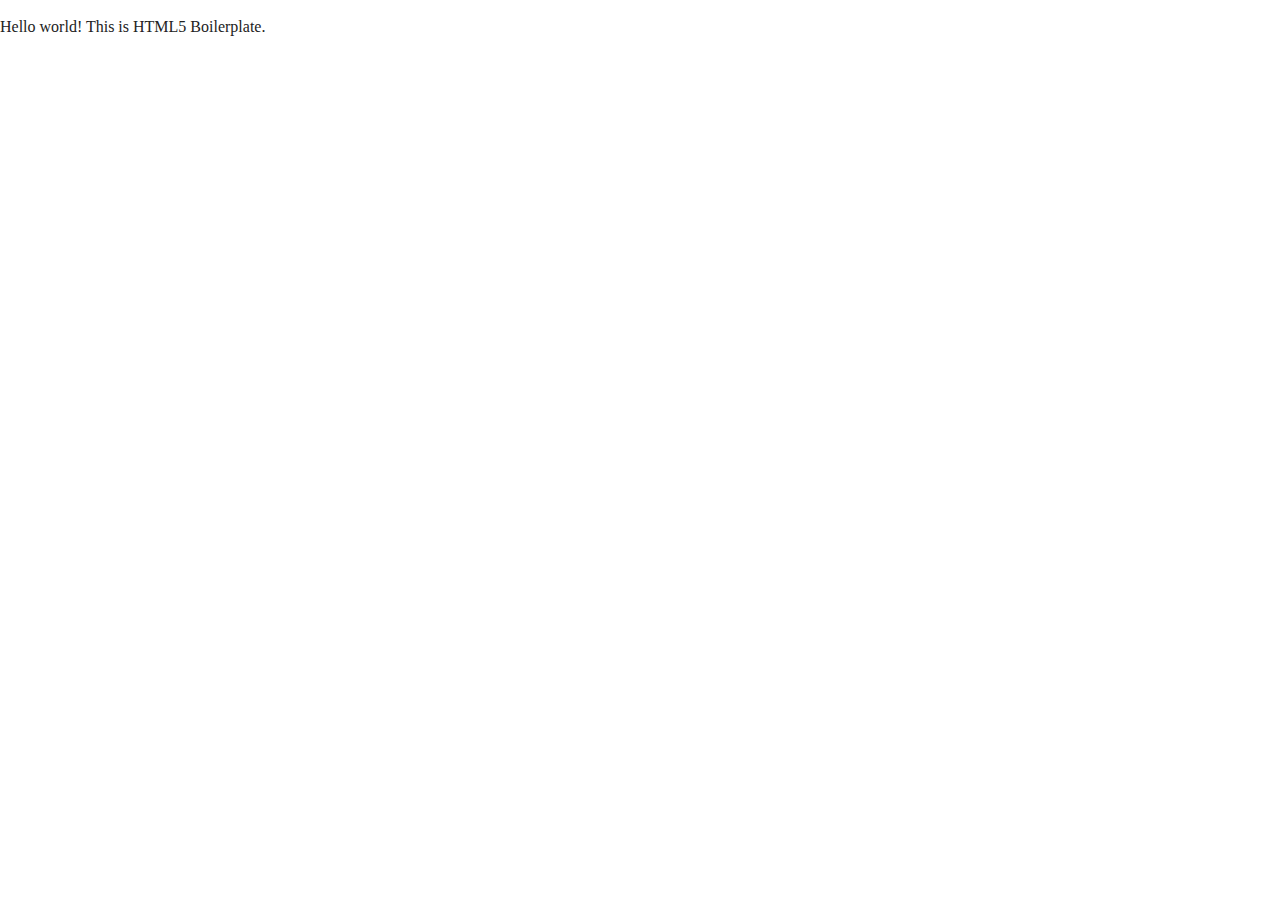
==== index.html @ d71392ec "Initial commit" ====
<!doctype html>
<html class="no-js" lang="">

<head>
  <meta charset="utf-8">
  <title></title>
  <meta name="description" content="">
  <meta name="viewport" content="width=device-width, initial-scale=1">

  <meta property="og:title" content="">
  <meta property="og:type" content="">
  <meta property="og:url" content="">
  <meta property="og:image" content="">

  <link rel="manifest" href="site.webmanifest">
  <link rel="apple-touch-icon" href="icon.png">
  <!-- Place favicon.ico in the root directory -->

  <link rel="stylesheet" href="css/normalize.css">
  <link rel="stylesheet" href="css/main.css">

  <meta name="theme-color" content="#fafafa">
</head>

<body>

  <!-- Add your site or application content here -->
  <p>Hello world! This is HTML5 Boilerplate.</p>
  <script src="js/vendor/modernizr-3.11.2.min.js"></script>
  <script src="js/plugins.js"></script>
  <script src="js/main.js"></script>

  <!-- Google Analytics: change UA-XXXXX-Y to be your site's ID. -->
  <script>
    window.ga = function () { ga.q.push(arguments) }; ga.q = []; ga.l = +new Date;
    ga('create', 'UA-XXXXX-Y', 'auto'); ga('set', 'anonymizeIp', true); ga('set', 'transport', 'beacon'); ga('send', 'pageview')
  </script>
  <script src="https://www.google-analytics.com/analytics.js" async></script>
</body>

</html>
---- css/main.css ----
/*! HTML5 Boilerplate v8.0.0 | MIT License | https://html5boilerplate.com/ */

/* main.css 2.1.0 | MIT License | https://github.com/h5bp/main.css#readme */
/*
 * What follows is the result of much research on cross-browser styling.
 * Credit left inline and big thanks to Nicolas Gallagher, Jonathan Neal,
 * Kroc Camen, and the H5BP dev community and team.
 */

/* ==========================================================================
   Base styles: opinionated defaults
   ========================================================================== */

html {
  color: #222;
  font-size: 1em;
  line-height: 1.4;
}

/*
 * Remove text-shadow in selection highlight:
 * https://twitter.com/miketaylr/status/12228805301
 *
 * Vendor-prefixed and regular ::selection selectors cannot be combined:
 * https://stackoverflow.com/a/16982510/7133471
 *
 * Customize the background color to match your design.
 */

::-moz-selection {
  background: #b3d4fc;
  text-shadow: none;
}

::selection {
  background: #b3d4fc;
  text-shadow: none;
}

/*
 * A better looking default horizontal rule
 */

hr {
  display: block;
  height: 1px;
  border: 0;
  border-top: 1px solid #ccc;
  margin: 1em 0;
  padding: 0;
}

/*
 * Remove the gap between audio, canvas, iframes,
 * images, videos and the bottom of their containers:
 * https://github.com/h5bp/html5-boilerplate/issues/440
 */

audio,
canvas,
iframe,
img,
svg,
video {
  vertical-align: middle;
}

/*
 * Remove default fieldset styles.
 */

fieldset {
  border: 0;
  margin: 0;
  padding: 0;
}

/*
 * Allow only vertical resizing of textareas.
 */

textarea {
  resize: vertical;
}

/* ==========================================================================
   Author's custom styles
   ========================================================================== */

/* ==========================================================================
   Helper classes
   ========================================================================== */

/*
 * Hide visually and from screen readers
 */

.hidden,
[hidden] {
  display: none !important;
}

/*
 * Hide only visually, but have it available for screen readers:
 * https://snook.ca/archives/html_and_css/hiding-content-for-accessibility
 *
 * 1. For long content, line feeds are not interpreted as spaces and small width
 *    causes content to wrap 1 word per line:
 *    https://medium.com/@jessebeach/beware-smushed-off-screen-accessible-text-5952a4c2cbfe
 */

.sr-only {
  border: 0;
  clip: rect(0, 0, 0, 0);
  height: 1px;
  margin: -1px;
  overflow: hidden;
  padding: 0;
  position: absolute;
  white-space: nowrap;
  width: 1px;
  /* 1 */
}

/*
 * Extends the .sr-only class to allow the element
 * to be focusable when navigated to via the keyboard:
 * https://www.drupal.org/node/897638
 */

.sr-only.focusable:active,
.sr-only.focusable:focus {
  clip: auto;
  height: auto;
  margin: 0;
  overflow: visible;
  position: static;
  white-space: inherit;
  width: auto;
}

/*
 * Hide visually and from screen readers, but maintain layout
 */

.invisible {
  visibility: hidden;
}

/*
 * Clearfix: contain floats
 *
 * For modern browsers
 * 1. The space content is one way to avoid an Opera bug when the
 *    `contenteditable` attribute is included anywhere else in the document.
 *    Otherwise it causes space to appear at the top and bottom of elements
 *    that receive the `clearfix` class.
 * 2. The use of `table` rather than `block` is only necessary if using
 *    `:before` to contain the top-margins of child elements.
 */

.clearfix::before,
.clearfix::after {
  content: " ";
  display: table;
}

.clearfix::after {
  clear: both;
}

/* ==========================================================================
   EXAMPLE Media Queries for Responsive Design.
   These examples override the primary ('mobile first') styles.
   Modify as content requires.
   ========================================================================== */

@media only screen and (min-width: 35em) {
  /* Style adjustments for viewports that meet the condition */
}

@media print,
  (-webkit-min-device-pixel-ratio: 1.25),
  (min-resolution: 1.25dppx),
  (min-resolution: 120dpi) {
  /* Style adjustments for high resolution devices */
}

/* ==========================================================================
   Print styles.
   Inlined to avoid the additional HTTP request:
   https://www.phpied.com/delay-loading-your-print-css/
   ========================================================================== */

@media print {
  *,
  *::before,
  *::after {
    background: #fff !important;
    color: #000 !important;
    /* Black prints faster */
    box-shadow: none !important;
    text-shadow: none !important;
  }

  a,
  a:visited {
    text-decoration: underline;
  }

  a[href]::after {
    content: " (" attr(href) ")";
  }

  abbr[title]::after {
    content: " (" attr(title) ")";
  }

  /*
   * Don't show links that are fragment identifiers,
   * or use the `javascript:` pseudo protocol
   */
  a[href^="#"]::after,
  a[href^="javascript:"]::after {
    content: "";
  }

  pre {
    white-space: pre-wrap !important;
  }

  pre,
  blockquote {
    border: 1px solid #999;
    page-break-inside: avoid;
  }

  /*
   * Printing Tables:
   * https://web.archive.org/web/20180815150934/http://css-discuss.incutio.com/wiki/Printing_Tables
   */
  thead {
    display: table-header-group;
  }

  tr,
  img {
    page-break-inside: avoid;
  }

  p,
  h2,
  h3 {
    orphans: 3;
    widows: 3;
  }

  h2,
  h3 {
    page-break-after: avoid;
  }
}
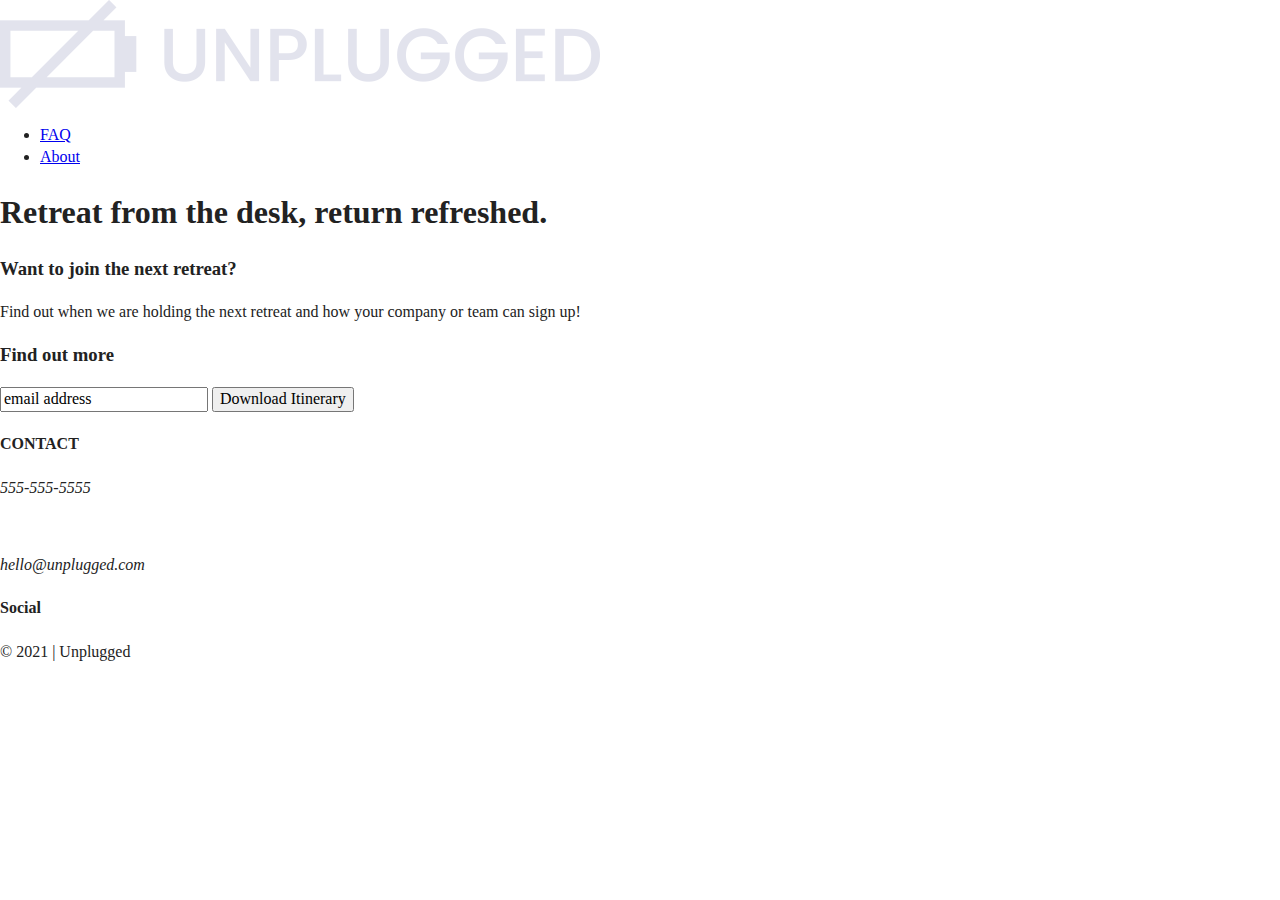
==== commit cd639080: "header and footer added" ====
--- a/index.html
+++ b/index.html
@@ -1,41 +1,100 @@
-<!doctype html>
+<!DOCTYPE html>
 <html class="no-js" lang="">
+  <head>
+    <meta charset="utf-8" />
+    <title>Unplugged Retreats</title>
+    <meta name="description" content="" />
+    <meta name="viewport" content="width=device-width, initial-scale=1" />
 
-<head>
-  <meta charset="utf-8">
-  <title></title>
-  <meta name="description" content="">
-  <meta name="viewport" content="width=device-width, initial-scale=1">
+    <meta property="og:title" content="" />
+    <meta property="og:type" content="" />
+    <meta property="og:url" content="" />
+    <meta property="og:image" content="" />
 
-  <meta property="og:title" content="">
-  <meta property="og:type" content="">
-  <meta property="og:url" content="">
-  <meta property="og:image" content="">
+    <link rel="manifest" href="site.webmanifest" />
+    <link rel="apple-touch-icon" href="icon.png" />
+    <!-- Place favicon.ico in the root directory -->
+    <link rel="icon" href="favicon.ico" />
+    <link rel="stylesheet" href="css/normalize.css" />
+    <link rel="stylesheet" href="css/main.css" />
 
-  <link rel="manifest" href="site.webmanifest">
-  <link rel="apple-touch-icon" href="icon.png">
-  <!-- Place favicon.ico in the root directory -->
+    <meta name="theme-color" content="#fafafa" />
+  </head>
 
-  <link rel="stylesheet" href="css/normalize.css">
-  <link rel="stylesheet" href="css/main.css">
+  <body>
+    <!-- Add your site or application content here -->
+    <header>
+      <div class="content-wrapper">
+        <a href="#"><img src="img/unpluggedlogo.png" alt="unplugged logo" /></a>
+        <div class="header-divider"></div>
+        <nav>
+          <ul>
+            <li><a href="faq/index.html" target="_blank">FAQ</a></li>
+            <li><a href="about/index.html" target="_blank">About</a></li>
+          </ul>
+        </nav>
+      </div>
+      <h1>Retreat from the desk, return refreshed.</h1>
+      <h2></h2>
+    </header>
+    <main>
+      <section>
+        <h3>Want to join the next retreat?</h3>
+        <p>
+          Find out when we are holding the next retreat and how your company or
+          team can sign up!
+        </p>
+      </section>
+      <aside>
+        <h3>Find out more</h3>
+        <input type="text" name="name" value="email address" />
+        <input type="button" value="Download Itinerary" />
+      </aside>
+    </main>
+    <!--MAIN WRAPPER-->
+    <footer>
+      <div class="content-wrapper">
+        <div class="footer-content">
+          <div class="contact">
+            <h4>CONTACT</h4>
+            <address>
+              <p>555-555-5555</p>
+              <br />
+              <p>hello@unplugged.com</p>
+            </address>
+          </div>
+          <div class="social"><h4>Social</h4></div>
+          <div class="social-icons">
+            <p>
+              <a href="https://www.facebook.com/yoursite" target="_blank"></a>
+            </p>
+            <!-- other social links here -->
+          </div>
+        </div>
+        <p>&copy; 2021 | Unplugged</p>
+        <!-- footer content ends -->
+      </div>
+      <!--footer content-wrapper ends-->
 
-  <meta name="theme-color" content="#fafafa">
-</head>
+      <div class="copyright"></div>
+    </footer>
 
-<body>
+    <script src="js/vendor/modernizr-3.11.2.min.js"></script>
+    <script src="js/plugins.js"></script>
+    <script src="js/main.js"></script>
 
-  <!-- Add your site or application content here -->
-  <p>Hello world! This is HTML5 Boilerplate.</p>
-  <script src="js/vendor/modernizr-3.11.2.min.js"></script>
-  <script src="js/plugins.js"></script>
-  <script src="js/main.js"></script>
-
-  <!-- Google Analytics: change UA-XXXXX-Y to be your site's ID. -->
-  <script>
-    window.ga = function () { ga.q.push(arguments) }; ga.q = []; ga.l = +new Date;
-    ga('create', 'UA-XXXXX-Y', 'auto'); ga('set', 'anonymizeIp', true); ga('set', 'transport', 'beacon'); ga('send', 'pageview')
-  </script>
-  <script src="https://www.google-analytics.com/analytics.js" async></script>
-</body>
-
+    <!-- Google Analytics: change UA-XXXXX-Y to be your site's ID. -->
+    <script>
+      window.ga = function () {
+        ga.q.push(arguments);
+      };
+      ga.q = [];
+      ga.l = +new Date();
+      ga("create", "UA-XXXXX-Y", "auto");
+      ga("set", "anonymizeIp", true);
+      ga("set", "transport", "beacon");
+      ga("send", "pageview");
+    </script>
+    <script src="https://www.google-analytics.com/analytics.js" async></script>
+  </body>
 </html>
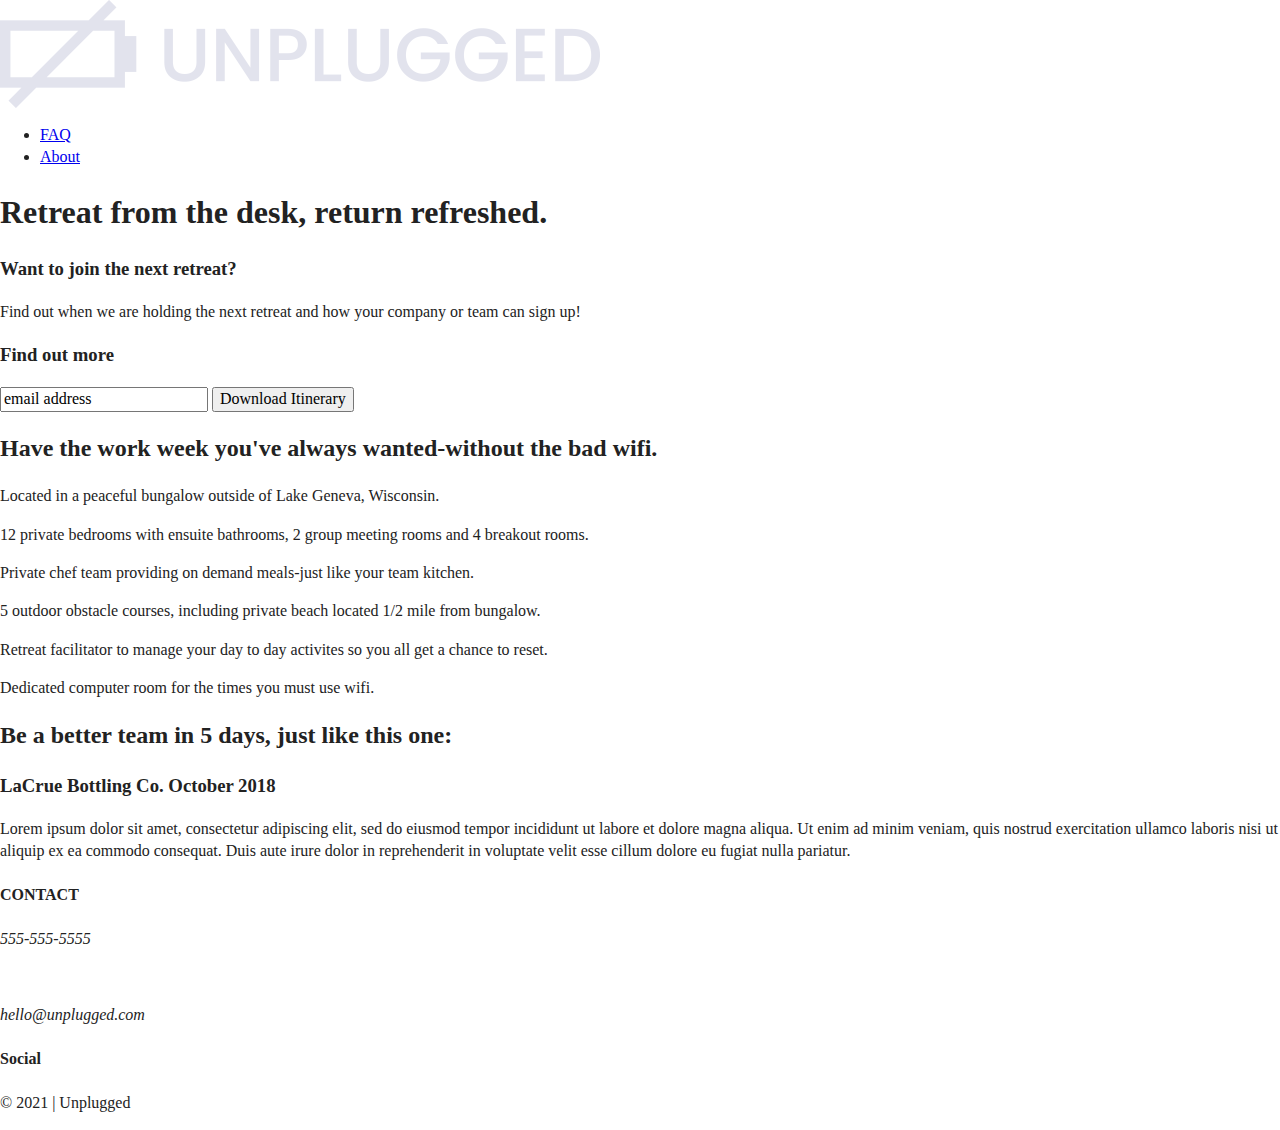
==== commit da43d90e: "finished home-page" ====
--- a/index.html
+++ b/index.html
@@ -34,10 +34,13 @@
           </ul>
         </nav>
       </div>
-      <h1>Retreat from the desk, return refreshed.</h1>
+      <div class="content-wrapper">
+        <h1>Retreat from the desk, return refreshed.</h1>
+      </div>
       <h2></h2>
     </header>
     <main>
+      <section class="hero-area"></section>
       <section>
         <h3>Want to join the next retreat?</h3>
         <p>
@@ -50,6 +53,75 @@
         <input type="text" name="name" value="email address" />
         <input type="button" value="Download Itinerary" />
       </aside>
+      <section class="features">
+        <div class="content-wrapper">
+          <!-- Add your Features content here -->
+          <div class="content-wrapper">
+            <h2>
+              Have the work week you've always wanted-without the bad wifi.
+            </h2>
+            <div class="features-items"></div>
+
+            <article>
+              <p class="font-awesomeicon"></p>
+              <p class="features-item-description">
+                Located in a peaceful bungalow outside of Lake Geneva,
+                Wisconsin.
+              </p>
+            </article>
+            <article>
+              <p class="font-awesomeicon"></p>
+              <p class="features-item-description">
+                12 private bedrooms with ensuite bathrooms, 2 group meeting
+                rooms and 4 breakout rooms.
+              </p>
+            </article>
+            <article>
+              <p class="font-awesomeicon"></p>
+              <p class="features-item-description">
+                Private chef team providing on demand meals-just like your team
+                kitchen.
+              </p>
+            </article>
+            <article>
+              <p class="font-awesomeicon"></p>
+              <p class="features-item-description">
+                5 outdoor obstacle courses, including private beach located 1/2
+                mile from bungalow.
+              </p>
+            </article>
+            <article>
+              <p class="font-awesomeicon"></p>
+              <p class="features-item-description">
+                Retreat facilitator to manage your day to day activites so you
+                all get a chance to reset.
+              </p>
+            </article>
+            <article>
+              <p class="font-awesomeicon"></p>
+              <p class="features-item-description">
+                Dedicated computer room for the times you must use wifi.
+              </p>
+            </article>
+          </div>
+        </div>
+      </section>
+      <section class="reviews">
+        <div class="content-wrapper">
+          <h2>Be a better team in 5 days, just like this one:</h2>
+          <article>
+            <h3>LaCrue Bottling Co. October 2018</h3>
+            <p>
+              Lorem ipsum dolor sit amet, consectetur adipiscing elit, sed do
+              eiusmod tempor incididunt ut labore et dolore magna aliqua. Ut
+              enim ad minim veniam, quis nostrud exercitation ullamco laboris
+              nisi ut aliquip ex ea commodo consequat. Duis aute irure dolor in
+              reprehenderit in voluptate velit esse cillum dolore eu fugiat
+              nulla pariatur.
+            </p>
+          </article>
+        </div>
+      </section>
     </main>
     <!--MAIN WRAPPER-->
     <footer>
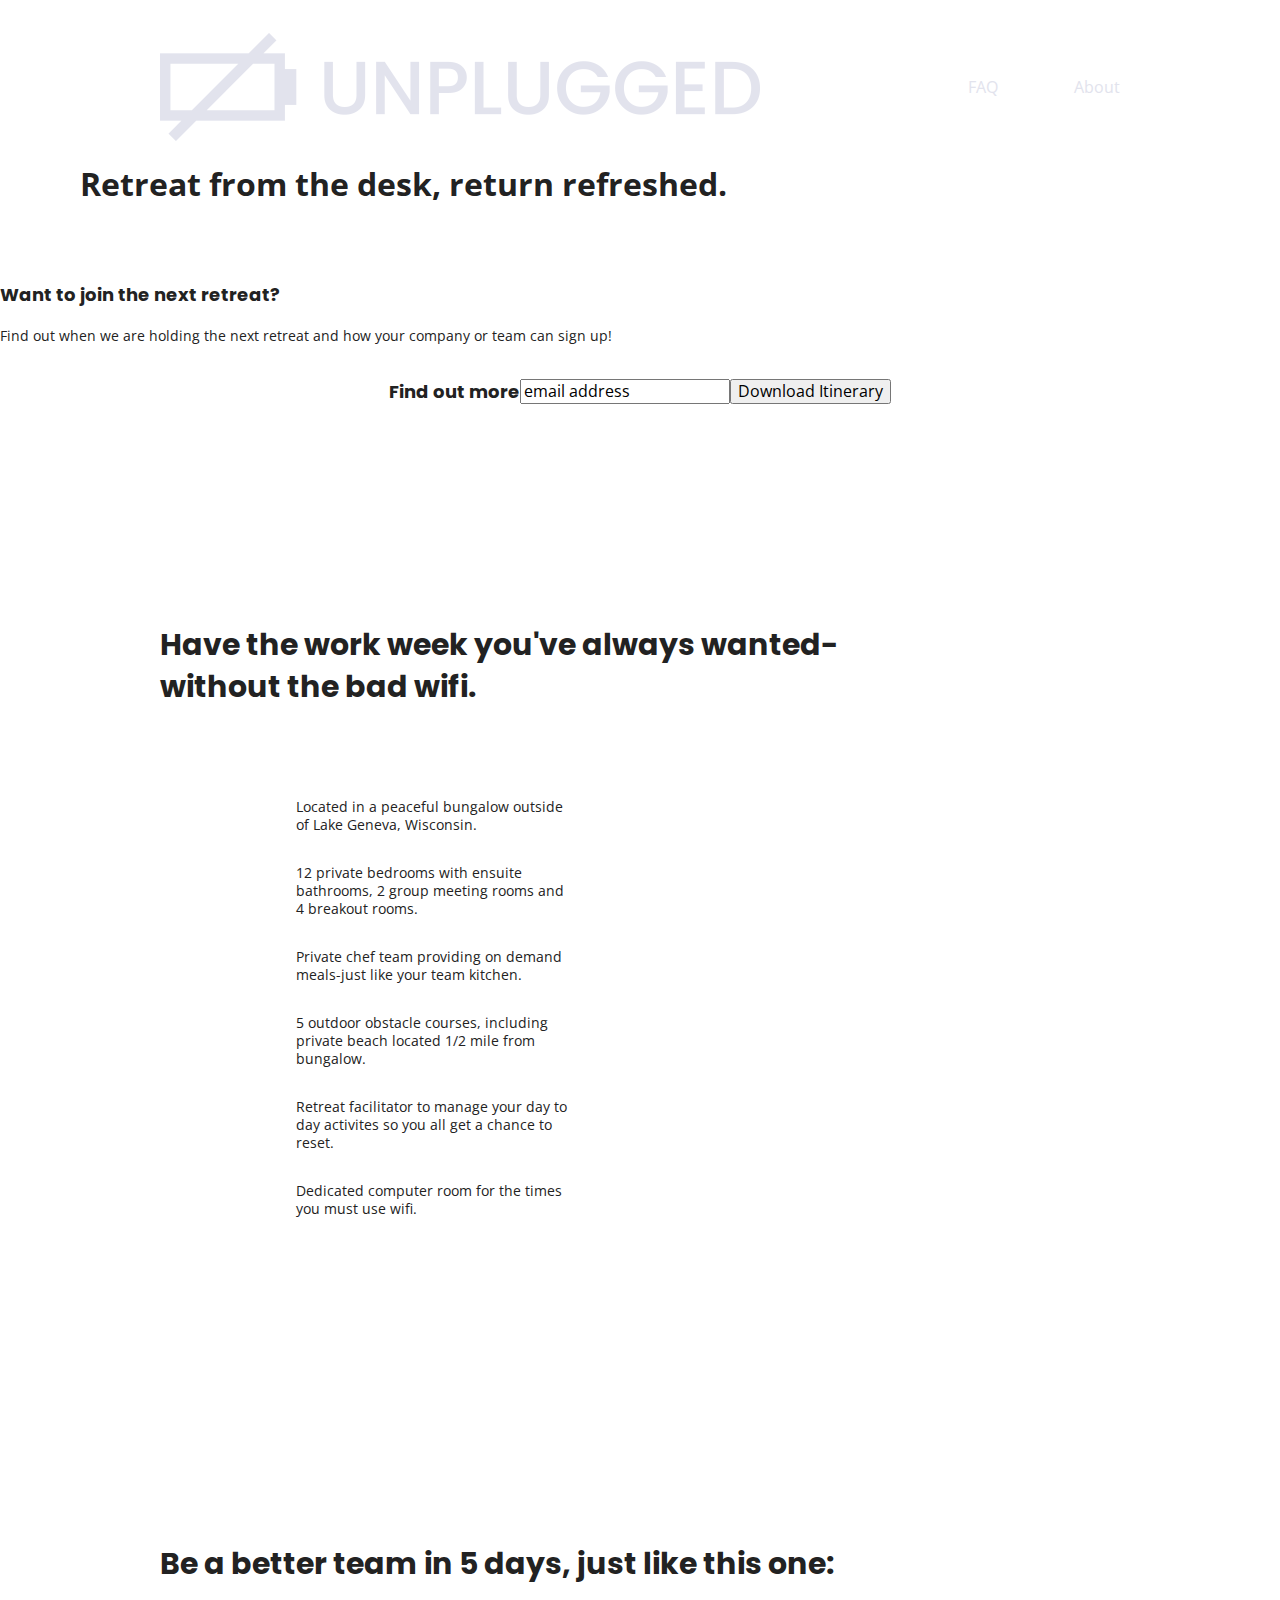
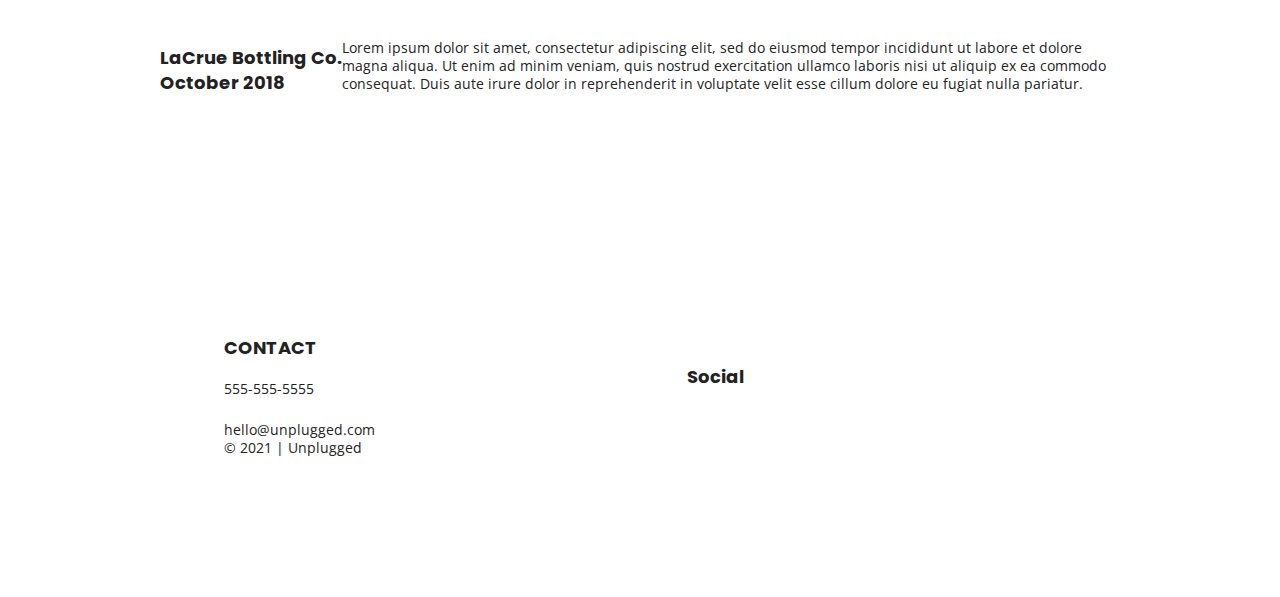
==== commit 400f30dc: "added text general styles" ====
--- a/index.html
+++ b/index.html
@@ -17,6 +17,7 @@
     <link rel="icon" href="favicon.ico" />
     <link rel="stylesheet" href="css/normalize.css" />
     <link rel="stylesheet" href="css/main.css" />
+    <link href="https://fonts.googleapis.com/css?family=Open+Sans:400,700|Poppins:500,700" rel="stylesheet">
 
     <meta name="theme-color" content="#fafafa" />
   </head>
--- a/css/main.css
+++ b/css/main.css
@@ -86,7 +86,263 @@
 /* ==========================================================================
    Author's custom styles
    ========================================================================== */
-
+/* General Styles */
+ 
+html {
+	font-size: 16px;
+}
+ 
+body {
+  font-family: "Open Sans", sans-serif;
+ font-size: 1em;
+text-align: left;
+}
+ 
+ul, 
+ol {
+ list-style-type: none;
+}
+ 
+a {
+	color: #e2e3ed;
+     text-decoration: none;
+}
+ 
+h2 {
+ font-family: "Poppins",sans-serif;
+font-size: 1.875em;
+}
+ 
+h3, 
+h4 {
+ font-family: "Poppins",sans-serif;
+font-size: 1.125em;
+margin: 20px 0;
+}
+ 
+p {
+  font-size: .875em;
+  line-height: 1.285;
+}
+ 
+img {
+ 
+}
+ 
+figure {
+ 
+}
+ 
+address {
+ font-style: normal;
+}
+ 
+.content-wrapper {
+  width: 90%;
+  margin: 50px 0;
+}
+
+   /*BASE HEADER-FOOTER STYLES*/
+header,
+footer {
+  display: flex;
+  justify-content: center;
+  align-items: center;
+  flex-flow: row wrap;
+}
+
+.content-wrapper {
+  width: 90%;
+  margin: 50px 0;
+}
+
+/* -------------------- Base Header - Footer Styles -------------------- */
+
+header,
+footer {
+  display: flex;
+  justify-content: center;
+  align-items: center;
+  flex-flow: row wrap;
+}
+
+header {
+  padding: 15px 0;
+}
+
+header .content-wrapper {
+  display: flex;
+  justify-content: center;
+  align-items: center;
+  flex-flow: row wrap;
+  margin: 0;
+}
+
+.header-divider {
+  width: 100%;
+  height: 1px;
+  margin: 10px 0 20px 0;
+}
+
+header nav {
+  display: flex;
+  justify-content: space-around;
+  align-items: center;
+  flex-flow: row wrap;
+  width: 60%;
+}
+
+header nav ul {
+  display: flex;
+  justify-content: space-around;
+  width: 100%;
+}
+
+footer {
+  flex-direction: column;
+}
+
+footer p {
+  margin: 0;
+}
+
+footer .content-wrapper {
+  width: 55%;
+  margin: 50px 0;
+}
+
+footer .contact {
+  margin-bottom: 50px;
+}
+
+footer .social-icons {
+  display: flex;
+  justify-content: space-around;
+  align-items: center;
+}
+
+footer .social-icons p {
+  display: flex;
+  justify-content: center;
+  align-items: center;
+}
+
+footer .copyright {
+  margin: 20px 0;
+}
+
+/* -------------------- Mobile Styles - Homepage -------------------- */
+
+/* Hero Area */
+
+.hero-area {
+  display: flex;
+  justify-content: center;
+  flex-flow: row wrap;
+}
+
+/* Aside */
+
+aside {
+  display: flex;
+  justify-content: center;
+  align-items: center;
+  flex-flow: row wrap;
+}
+
+/* Features */
+
+.features {
+  display: flex;
+  justify-content: center;
+  flex-flow: row wrap;
+}
+
+.features h2 {
+  margin-bottom: 60px;
+}
+
+.features article {
+  width: 63%;
+  margin: 30px 0;
+}
+
+.features .features-items {
+  display: flex;
+  justify-content: center;
+  align-items: center;
+  flex-flow: row wrap;
+}
+
+.features p {
+  margin: 0;
+}
+
+/* Reviews */
+
+.reviews {
+  display: flex;
+  justify-content: center;
+  flex-flow: row wrap;
+}
+
+.reviews h2 {
+  margin-bottom: 40px;
+}
+
+.reviews h3 {
+  width: 55%;
+  margin: 20px 0;
+}
+
+/* ==========================================================================
+   About Page
+   ========================================================================== */
+
+.mission {
+  display: flex;
+  justify-content: center;
+  align-items: center;
+  flex-flow: row wrap;
+}
+
+.contact-section {
+  display: flex;
+  justify-content: center;
+  align-items: center;
+  flex-flow: row wrap;
+}
+
+.contact-content p {
+  margin: 0;
+}
+
+/* ==========================================================================
+   FAQ Page
+   ========================================================================== */
+
+.faq {
+  display: flex;
+  justify-content: center;
+  align-items: center;
+  flex-flow: row wrap;
+}
+
+.faq .content-wrapper {
+  margin: 50px 0 0 0;
+  display: flex;
+  justify-content: center;
+  align-items: center;
+  flex-flow: row wrap;
+}
+
+.faq h2 {
+  margin-bottom: 40px;
+}
+
+.faq-content {
+  margin-bottom: 50px;
+}
 /* ==========================================================================
    Helper classes
    ========================================================================== */
@@ -174,17 +430,193 @@
    These examples override the primary ('mobile first') styles.
    Modify as content requires.
    ========================================================================== */
-
-@media only screen and (min-width: 35em) {
-  /* Style adjustments for viewports that meet the condition */
-}
-
-@media print,
-  (-webkit-min-device-pixel-ratio: 1.25),
-  (min-resolution: 1.25dppx),
-  (min-resolution: 120dpi) {
-  /* Style adjustments for high resolution devices */
-}
+   @media only screen and (min-width: 768px) {
+   /*Tablet styles here*/
+   /* General styles */
+   .content-wrapper {
+    max-width: 640px;
+    margin: 100px 0;
+  }
+
+  /* Header */
+  header {
+    justify-content: space-around;
+    padding: 33px 0;
+  }
+
+  header .content-wrapper {
+    width: 100%;
+    justify-content: space-between;
+  }
+
+  header nav {
+    width: 20%;
+  }
+
+  header nav ul {
+    justify-content: space-between;
+  }
+
+  .header-divider {
+    display: none;
+  }
+  /* Hero Area */
+
+  /* Aside */
+  aside .content-wrapper {
+    margin: 50px 0;
+    display: flex;
+    justify-content: space-between;
+    flex-flow: row wrap;
+  }
+
+  aside .content-wrapper .form-description,
+  aside .content-wrapper .form {
+    width: 40%;
+    margin: 0;
+  }
+
+  /* Features */
+  .features article {
+    display: flex;
+    justify-content: center;
+    align-items: center;
+    flex-flow: column wrap;
+    flex-basis: 50%;
+  }
+  
+  .features .features-item-description {
+    width: 50%;
+  }
+
+  /* Reviews */
+  .reviews article {
+    display: flex;
+    justify-content: space-between;
+  }
+
+  .reviews article div {
+    width: 49%;
+  }
+
+  /* Footer */
+  footer .content-wrapper {
+    width: 65%;
+    margin: 100px 0;
+  }
+
+  .footer-content {
+    display: flex;
+    justify-content: space-between;
+    align-items: center;
+  }
+
+  footer .contact {
+    margin-bottom: 0;
+  }
+
+  footer .copyright {
+    width: 100%;
+  }
+
+  /* ==========================================================================
+   About Page
+   ========================================================================== */
+
+  .mission-content {
+    display: flex;
+    justify-content: space-between;
+    align-items: center;
+    padding-top: 20px
+  }
+
+  .mission-content p {
+    width: 45%;
+  }
+
+  .contact-section .content-wrapper h2 {
+    width: 80%;
+  }
+
+  .contact-content {
+    display: flex;
+    justify-content: space-between;
+    align-items: flex-start;
+  }
+
+  /* ==========================================================================
+   FAQ Page
+   ========================================================================== */
+
+  .faq .content-wrapper {
+    justify-content: space-between;
+  }
+
+  .faq-content {
+    flex-basis: 45%;
+  }
+
+  .faq h2 {
+    width: 100%;
+  }
+}
+
+   
+   @media only screen and (min-width: 1200px) {
+    /*Desktop styles here*/
+
+  .content-wrapper {
+    max-width: 960px;
+  }
+
+  /* Hero */
+  .hero-area h1 {
+    width: 60%;
+}
+
+  /* Aside */
+  aside .content-wrapper {
+    justify-content: space-around;
+  }
+
+  aside .content-wrapper .form-description,
+  aside .content-wrapper .form {
+    width: 30%;
+  }
+
+  /* Features */
+
+  .features h2 {
+    width: 90%;
+  }
+
+  .features article {
+    flex-basis: 33%;
+  }
+  
+  /* Reviews */
+  .reviews article div {
+    width: 42%;
+  }
+
+  /* ==========================================================================
+  About Page
+  ========================================================================== */
+
+  .mission h2,
+  .contact-section .content-wrapper h2 {
+      width: 95%;
+  }
+
+  /* ==========================================================================
+  FAQ Page
+  ========================================================================== */
+  .faq h2 {
+    width: 100%;
+  }
+
+}
+
 
 /* ==========================================================================
    Print styles.
@@ -260,4 +692,4 @@
     page-break-after: avoid;
   }
 }
-
+   }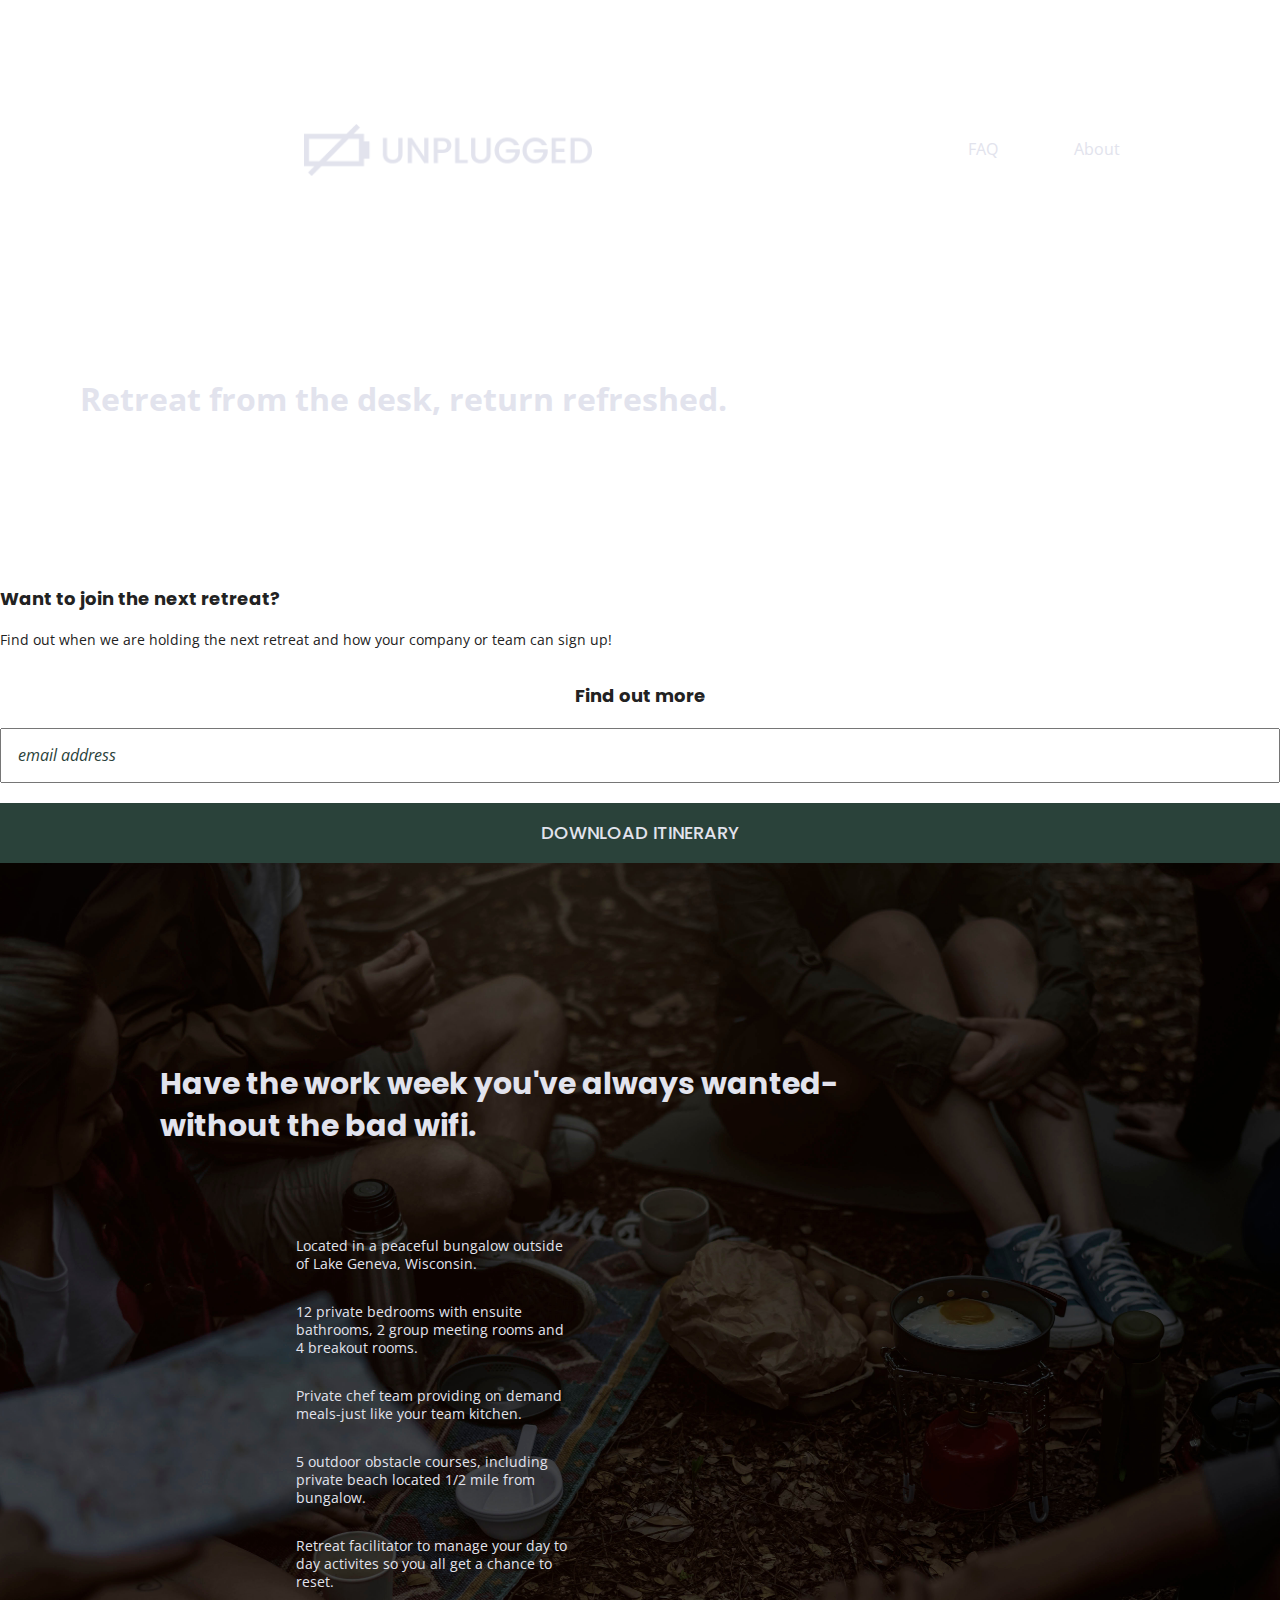
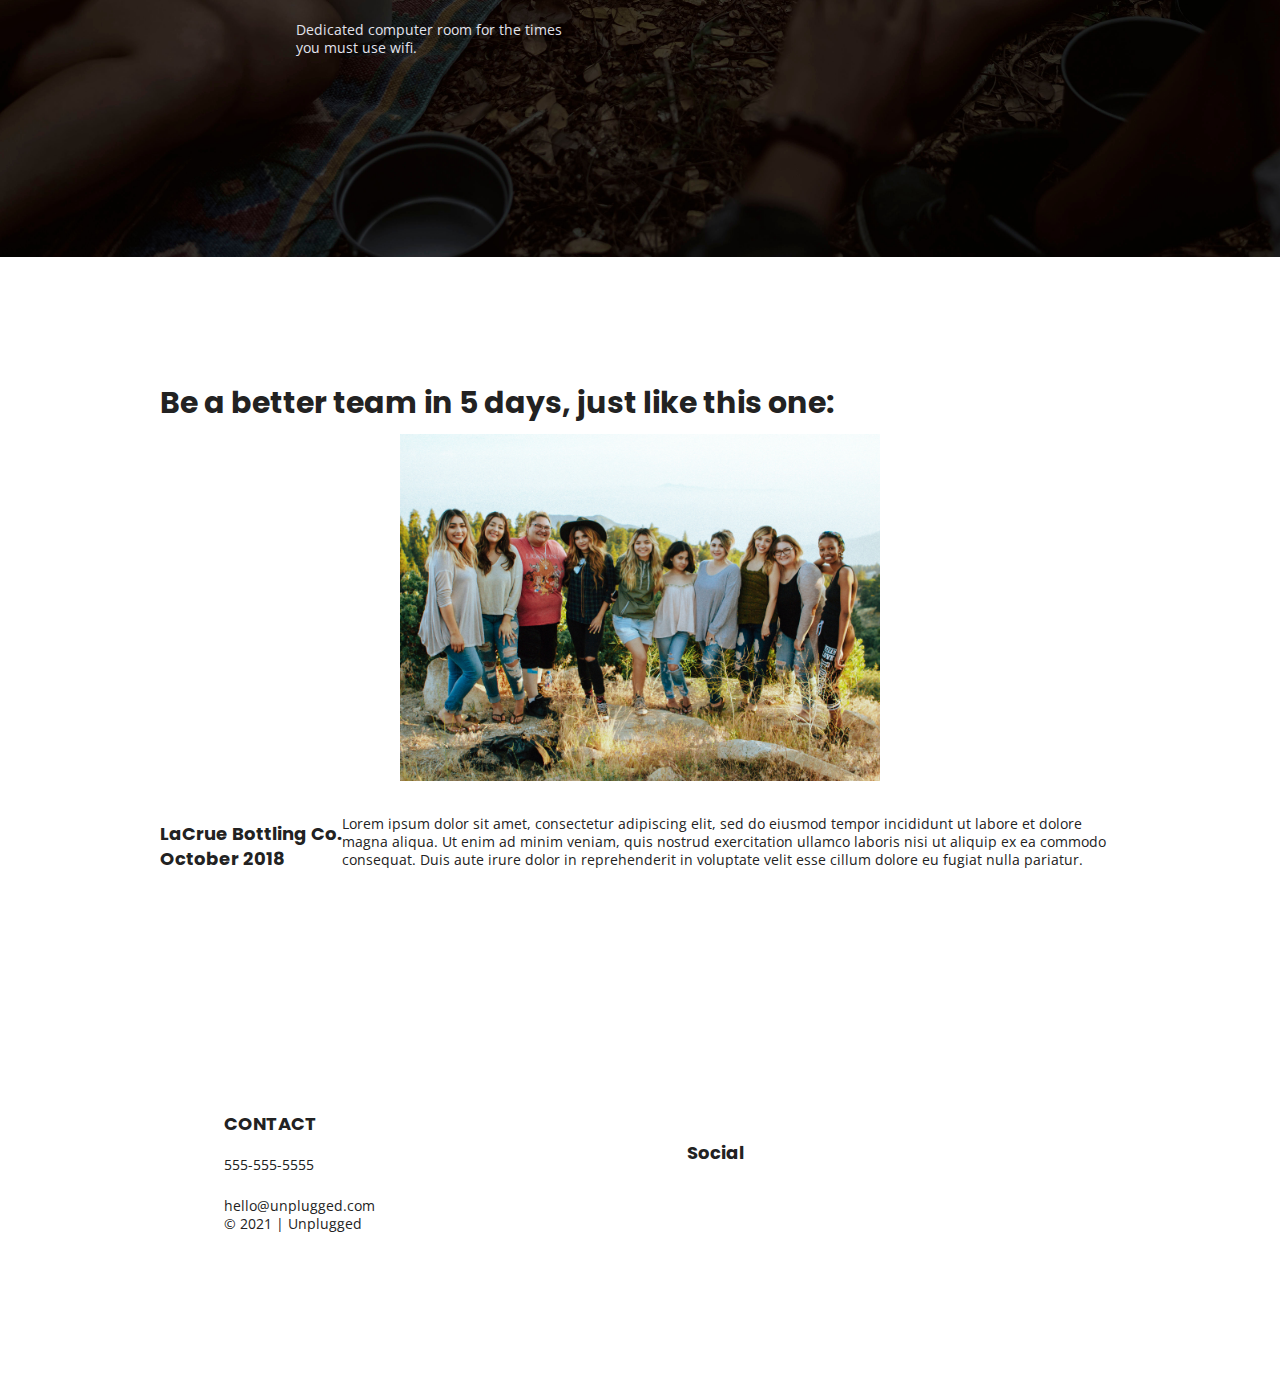
==== commit 6288afd1: "added all images to homepage" ====
--- a/index.html
+++ b/index.html
@@ -26,7 +26,8 @@
     <!-- Add your site or application content here -->
     <header>
       <div class="content-wrapper">
-        <a href="#"><img src="img/unpluggedlogo.png" alt="unplugged logo" /></a>
+        <figure>
+        <a href="#"><img src="img/unpluggedlogo2.png" alt="unplugged logo" /></a></figure>
         <div class="header-divider"></div>
         <nav>
           <ul>
@@ -110,6 +111,9 @@
       <section class="reviews">
         <div class="content-wrapper">
           <h2>Be a better team in 5 days, just like this one:</h2>
+          <figure>
+            <img src="img/omar-lopez-296944-unsplash2.jpg" alt="group photo"/>
+          </figure>
           <article>
             <h3>LaCrue Bottling Co. October 2018</h3>
             <p>
--- a/css/main.css
+++ b/css/main.css
@@ -126,11 +126,11 @@
 }
  
 img {
- 
+ width: 100%;
 }
  
 figure {
- 
+ margin: 0;
 }
  
 address {
@@ -167,10 +167,23 @@
 }
 
 header {
+  background-image: url("../img/jake-melara-30679-unsplash2.jpg");
+  background-size: cover;
+  background-position: center;
+  background-repeat: no-repeat;
+  height: 500px;
   padding: 15px 0;
 }
-
+header figure{
+width: 60%;
+    display: flex;
+    justify-content: center;
+    align-items: center;
+    flex-flow: row wrap;
+}
 header .content-wrapper {
+  color: #e2e3ed;
+  text-align: center;
   display: flex;
   justify-content: center;
   align-items: center;
@@ -253,16 +266,20 @@
 /* Features */
 
 .features {
+  background-image:url("../img/rawpixel-800820-unsplash2.jpg");
+  background-size: cover;
   display: flex;
   justify-content: center;
   flex-flow: row wrap;
 }
 
 .features h2 {
+  color: #e2e3ed;
   margin-bottom: 60px;
 }
 
 .features article {
+  color: #e2e3ed;
   width: 63%;
   margin: 30px 0;
 }
@@ -285,9 +302,14 @@
   justify-content: center;
   flex-flow: row wrap;
 }
-
+.reviews figure{
+  text-align: center;
+  display: block;
+  margin: 0 auto;
+  padding-bottom: 20px;
+}
 .reviews h2 {
-  margin-bottom: 40px;
+  margin-bottom: 10px;
 }
 
 .reviews h3 {
@@ -342,6 +364,31 @@
 
 .faq-content {
   margin-bottom: 50px;
+}
+aside .form {
+  margin-top: 30px;
+}
+ 
+input[type=text] {
+  box-sizing: border-box;
+  width: 100%;
+  color: #2a423a;
+  font-style: italic;
+  padding: 1em;
+}
+ 
+input[type=button] {
+  width: 100%;
+  padding: 20px 0;
+  margin-top: 20px;
+  background-color: #2a423a;
+  font-family: 'Poppins', Helvetica, Arial, sans-serif;
+  font-weight: 500;
+  font-size: 1.125em;
+  color: #e2e3ed;
+  border: none;
+  text-align: center;
+  text-transform: uppercase;
 }
 /* ==========================================================================
    Helper classes
@@ -437,9 +484,12 @@
     max-width: 640px;
     margin: 100px 0;
   }
-
+img{
+  width: 50%;
+}
   /* Header */
   header {
+    width: 100%;
     justify-content: space-around;
     padding: 33px 0;
   }
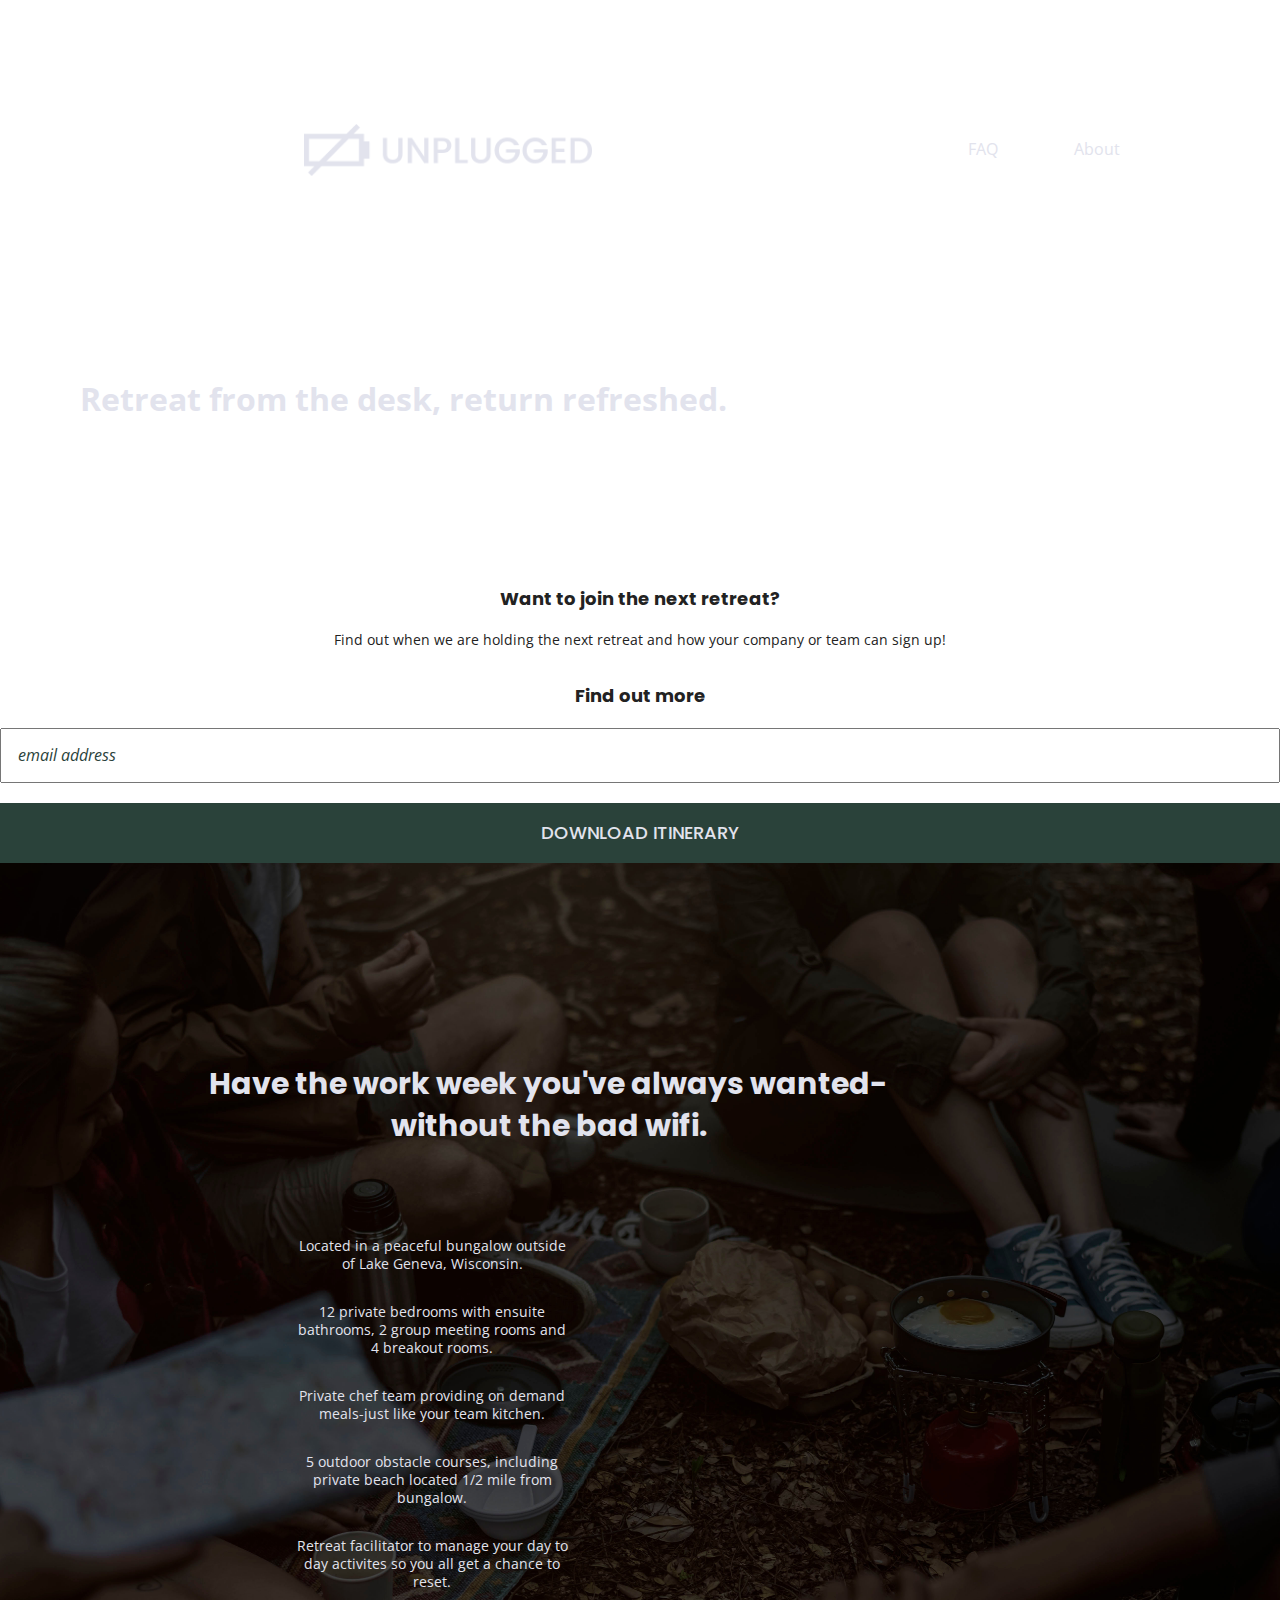
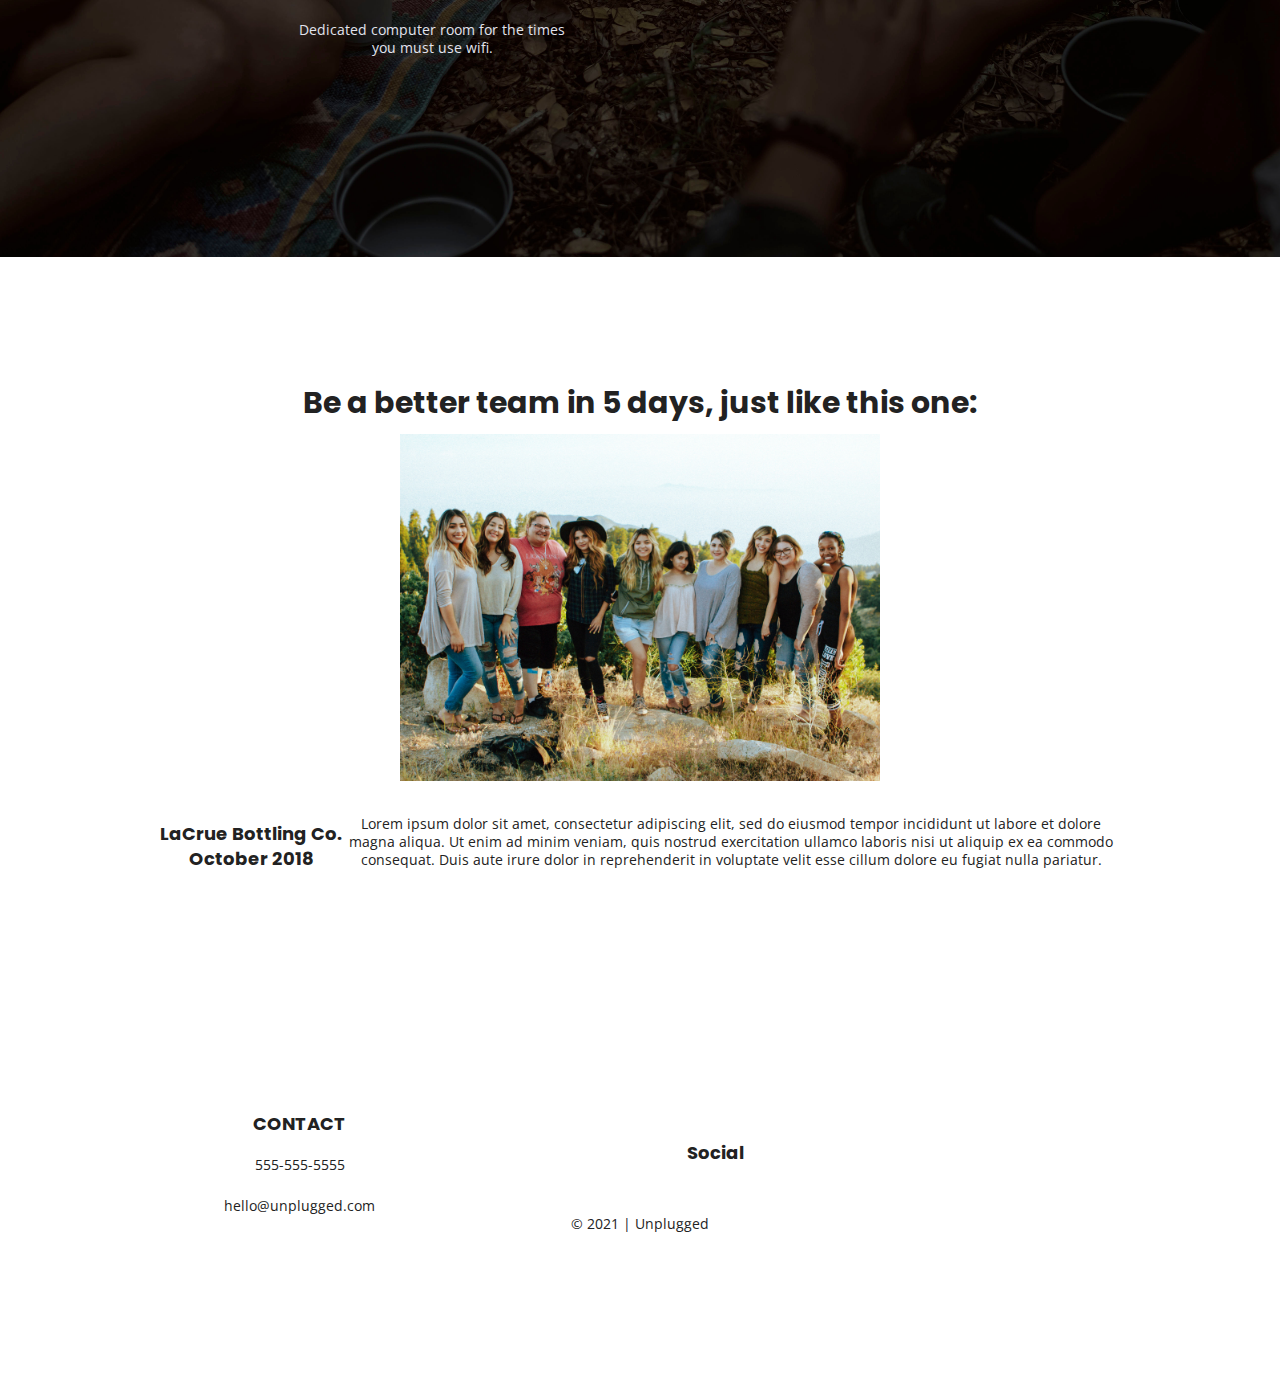
==== commit d5d8f7f6: "added font awesome icons to homepage" ====
--- a/index.html
+++ b/index.html
@@ -17,6 +17,9 @@
     <link rel="icon" href="favicon.ico" />
     <link rel="stylesheet" href="css/normalize.css" />
     <link rel="stylesheet" href="css/main.css" />
+    	
+<!-- FontAwesome CDN version 5.5 -->
+<link rel="stylesheet" href="https://use.fontawesome.com/releases/v5.5.0/css/all.css" integrity="sha384-B4dIYHKNBt8Bc12p+WXckhzcICo0wtJAoU8YZTY5qE0Id1GSseTk6S+L3BlXeVIU" crossorigin="anonymous">
     <link href="https://fonts.googleapis.com/css?family=Open+Sans:400,700|Poppins:500,700" rel="stylesheet">
 
     <meta name="theme-color" content="#fafafa" />
@@ -65,42 +68,55 @@
             <div class="features-items"></div>
 
             <article>
-              <p class="font-awesomeicon"></p>
+              <p class="font-awesomeicon">
+                <i class="fas fa-campground"></i>
+              </p>
               <p class="features-item-description">
+
                 Located in a peaceful bungalow outside of Lake Geneva,
                 Wisconsin.
               </p>
             </article>
             <article>
-              <p class="font-awesomeicon"></p>
+              <p class="font-awesomeicon">
+               <i class="fas fa-bed"></i>
+              </p>
               <p class="features-item-description">
                 12 private bedrooms with ensuite bathrooms, 2 group meeting
                 rooms and 4 breakout rooms.
               </p>
             </article>
             <article>
-              <p class="font-awesomeicon"></p>
+              <p class="font-awesomeicon">
+                <i class="fas fa-utensils"></i>
+              </p>
               <p class="features-item-description">
                 Private chef team providing on demand meals-just like your team
                 kitchen.
               </p>
             </article>
             <article>
-              <p class="font-awesomeicon"></p>
+              <p class="font-awesomeicon">
+                <i class=" fas fa-shoe-prints"></i>
+              </p>
               <p class="features-item-description">
                 5 outdoor obstacle courses, including private beach located 1/2
                 mile from bungalow.
               </p>
             </article>
             <article>
-              <p class="font-awesomeicon"></p>
+              <p class="font-awesomeicon">
+                <i class="fas fa-smile"></i>
+              </p>
               <p class="features-item-description">
                 Retreat facilitator to manage your day to day activites so you
                 all get a chance to reset.
               </p>
             </article>
             <article>
-              <p class="font-awesomeicon"></p>
+              <p class="font-awesomeicon">
+                <i class="fas fa-wifi"></i>
+              </p>
               <p class="features-item-description">
                 Dedicated computer room for the times you must use wifi.
               </p>
--- a/css/main.css
+++ b/css/main.css
@@ -101,6 +101,7 @@
 ul, 
 ol {
  list-style-type: none;
+text-align: center;
 }
  
 a {
@@ -111,6 +112,7 @@
 h2 {
  font-family: "Poppins",sans-serif;
 font-size: 1.875em;
+text-align: center;
 }
  
 h3, 
@@ -118,11 +120,13 @@
  font-family: "Poppins",sans-serif;
 font-size: 1.125em;
 margin: 20px 0;
+text-align: center;
 }
  
 p {
   font-size: .875em;
   line-height: 1.285;
+text-align: center;
 }
  
 img {
@@ -140,6 +144,7 @@
 .content-wrapper {
   width: 90%;
   margin: 50px 0;
+  text-align: center;
 }
 
    /*BASE HEADER-FOOTER STYLES*/
@@ -289,8 +294,12 @@
   justify-content: center;
   align-items: center;
   flex-flow: row wrap;
-}
-
+  text-align: center;
+}
+.features i {
+	font-size: 3.75em;
+        margin-bottom: 40px;
+}
 .features p {
   margin: 0;
 }
@@ -316,7 +325,9 @@
   width: 55%;
   margin: 20px 0;
 }
-
+article{
+  text-align: center;
+}
 /* ==========================================================================
    About Page
    ========================================================================== */
@@ -338,7 +349,21 @@
 .contact-content p {
   margin: 0;
 }
-
+.map figure {
+    width: 100%;
+    height: 0; 
+    padding-bottom: 125%; 
+    overflow: hidden;
+    position: relative;
+}
+ 
+.map iframe {
+    width: 100%;
+    height: 100%;
+    position: absolute; 
+    top: 0; 
+    left: 0; 
+}
 /* ==========================================================================
    FAQ Page
    ========================================================================== */
@@ -593,7 +618,9 @@
     justify-content: space-between;
     align-items: flex-start;
   }
-
+.embed-container { position: relative; padding-bottom: 56.25%; height: 0; overflow: hidden; max-width: 100%; } 
+.embed-container iframe, .embed-container object, .embed-container embed {
+   position: absolute; top: 0; left: 0; width: 100%; height: 100%; }
   /* ==========================================================================
    FAQ Page
    ========================================================================== */
@@ -657,7 +684,9 @@
   .contact-section .content-wrapper h2 {
       width: 95%;
   }
-
+  .embed-container { position: relative; padding-bottom: 56.25%; height: 0; overflow: hidden; max-width: 100%; } 
+  .embed-container iframe, .embed-container object, .embed-container embed {
+     position: absolute; top: 0; left: 0; width: 100%; height: 100%; }
   /* ==========================================================================
   FAQ Page
   ========================================================================== */
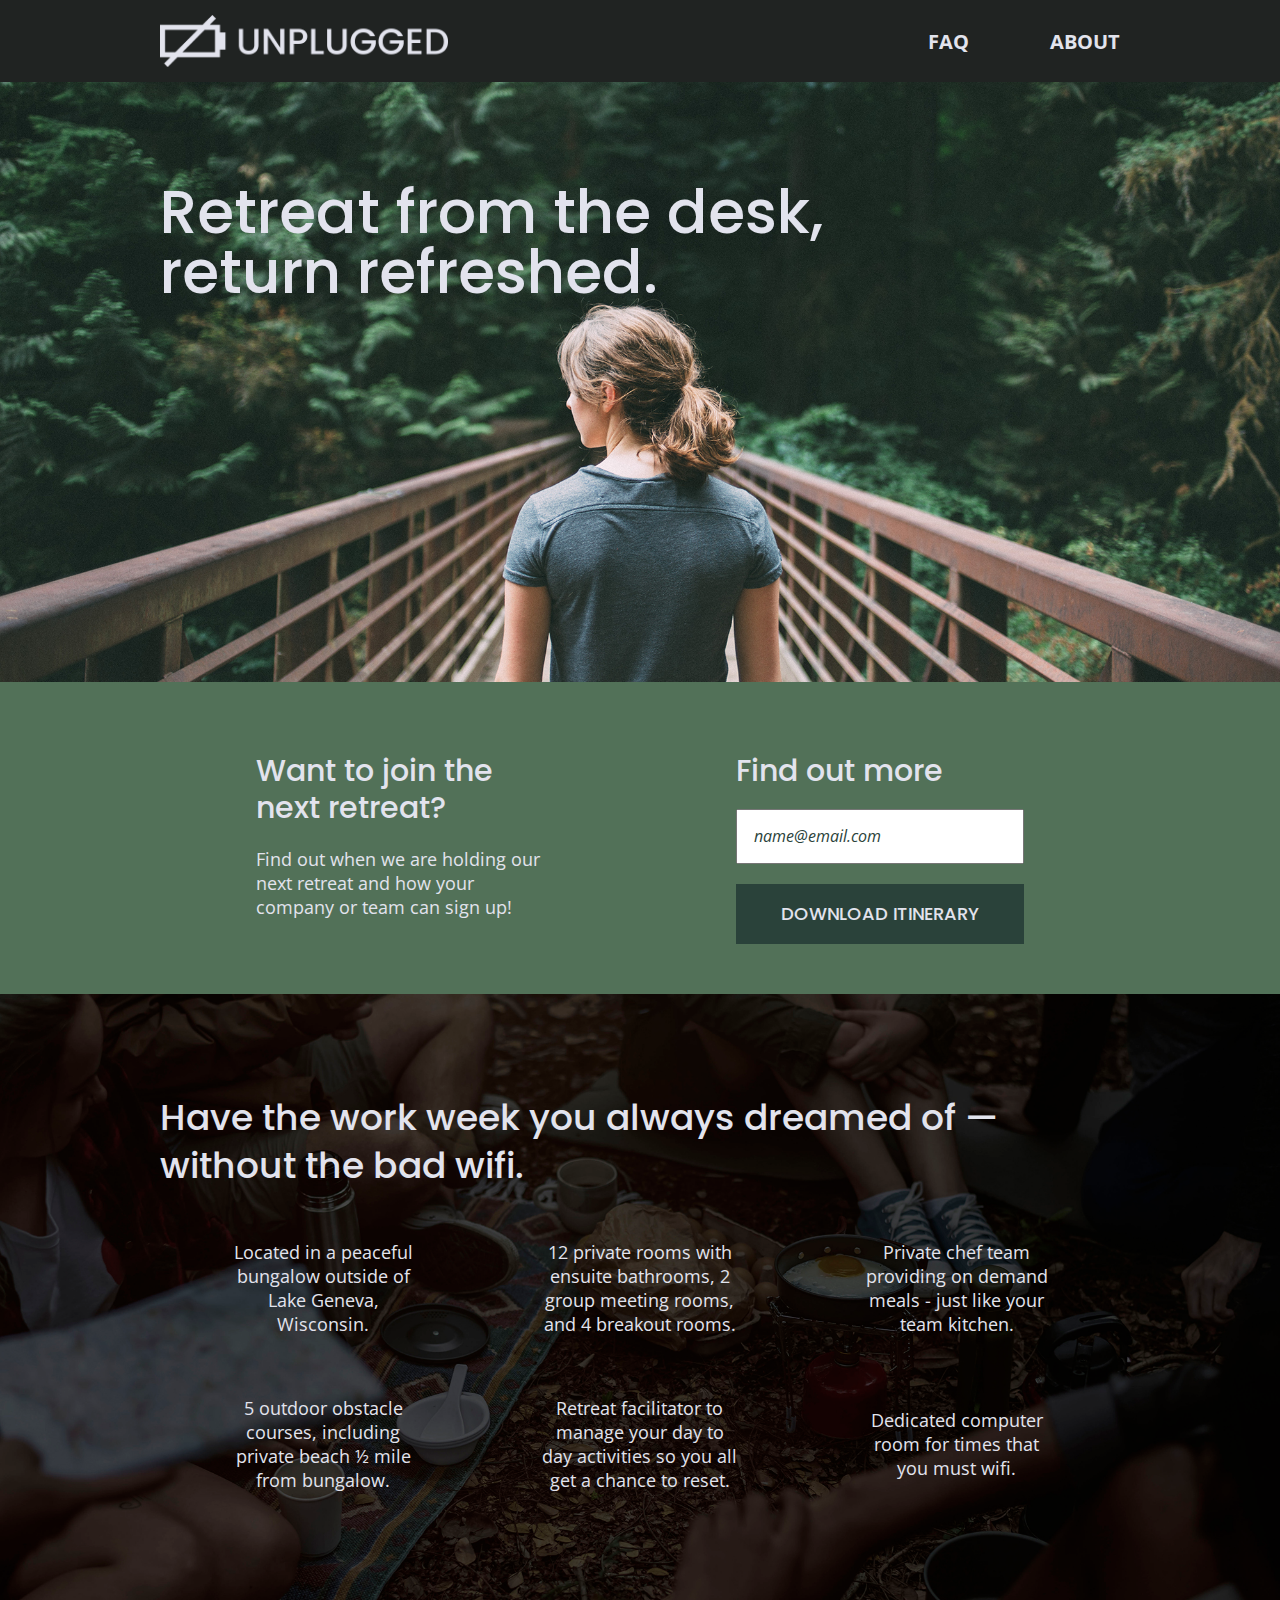
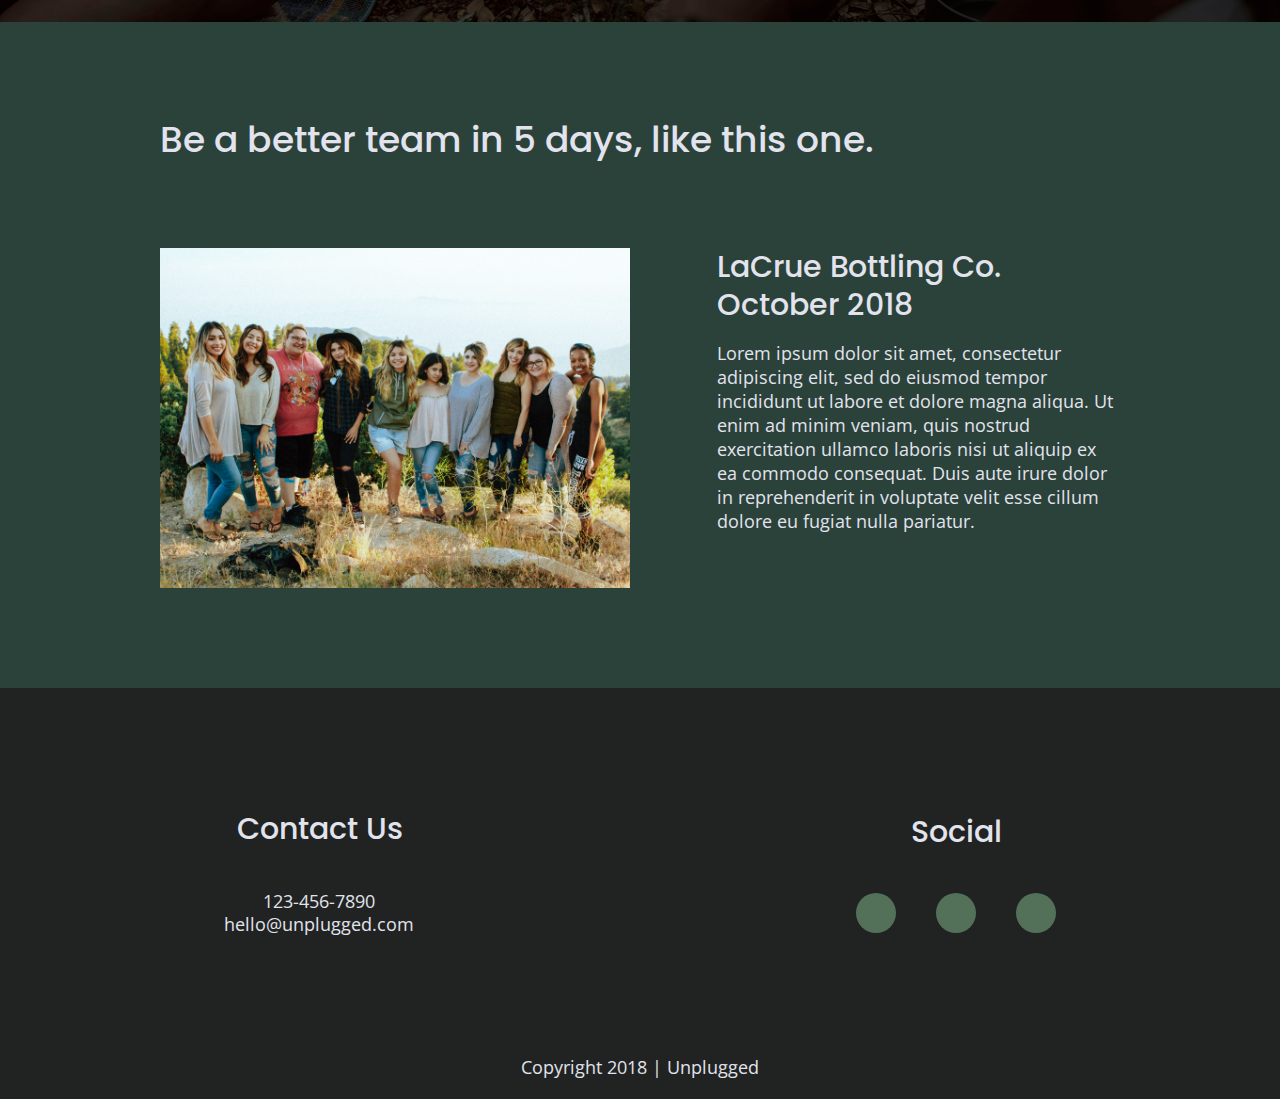
==== commit 98539655: "final push to github" ====
--- a/index.html
+++ b/index.html
@@ -1,193 +1,205 @@
-<!DOCTYPE html>
+<!doctype html>
 <html class="no-js" lang="">
-  <head>
-    <meta charset="utf-8" />
-    <title>Unplugged Retreats</title>
-    <meta name="description" content="" />
-    <meta name="viewport" content="width=device-width, initial-scale=1" />
-
-    <meta property="og:title" content="" />
-    <meta property="og:type" content="" />
-    <meta property="og:url" content="" />
-    <meta property="og:image" content="" />
-
-    <link rel="manifest" href="site.webmanifest" />
-    <link rel="apple-touch-icon" href="icon.png" />
-    <!-- Place favicon.ico in the root directory -->
-    <link rel="icon" href="favicon.ico" />
-    <link rel="stylesheet" href="css/normalize.css" />
-    <link rel="stylesheet" href="css/main.css" />
-    	
-<!-- FontAwesome CDN version 5.5 -->
-<link rel="stylesheet" href="https://use.fontawesome.com/releases/v5.5.0/css/all.css" integrity="sha384-B4dIYHKNBt8Bc12p+WXckhzcICo0wtJAoU8YZTY5qE0Id1GSseTk6S+L3BlXeVIU" crossorigin="anonymous">
-    <link href="https://fonts.googleapis.com/css?family=Open+Sans:400,700|Poppins:500,700" rel="stylesheet">
-
-    <meta name="theme-color" content="#fafafa" />
-  </head>
-
-  <body>
-    <!-- Add your site or application content here -->
-    <header>
-      <div class="content-wrapper">
-        <figure>
-        <a href="#"><img src="img/unpluggedlogo2.png" alt="unplugged logo" /></a></figure>
-        <div class="header-divider"></div>
-        <nav>
-          <ul>
-            <li><a href="faq/index.html" target="_blank">FAQ</a></li>
-            <li><a href="about/index.html" target="_blank">About</a></li>
-          </ul>
-        </nav>
-      </div>
+
+<head>
+  <meta charset="utf-8">
+  <meta http-equiv="x-ua-compatible" content="ie=edge">
+  <title>Unplugged Retreat</title>
+  <meta name="description" content="">
+  <meta name="viewport" content="width=device-width, initial-scale=1, shrink-to-fit=no">
+
+  <link rel="manifest" href="site.webmanifest">
+  <link rel="favicon" href="./img/avataaars (3).ico">
+  <!-- Place favicon.ico in the root directory -->
+  <!-- Google Fonts -->
+  <link href="https://fonts.googleapis.com/css?family=Open+Sans:400,700|Poppins:500,700" rel="stylesheet">
+  <!-- FontAwesome CDN version 5.5 -->
+  <link rel="stylesheet" href="https://use.fontawesome.com/releases/v5.5.0/css/all.css" integrity="sha384-B4dIYHKNBt8Bc12p+WXckhzcICo0wtJAoU8YZTY5qE0Id1GSseTk6S+L3BlXeVIU" crossorigin="anonymous">
+  <link rel="stylesheet" href="css/normalize.css">
+  <link rel="stylesheet" href="css/main.css">
+</head>
+
+<body>
+  <!--[if lte IE 9]>
+    <p class="browserupgrade">You are using an <strong>outdated</strong> browser. Please <a href="https://browsehappy.com/">upgrade your browser</a> to improve your experience and security.</p>
+  <![endif]-->
+
+  <!-- Add your site or application content here -->
+  <header>
+    <div class="content-wrapper">
+      <figure>
+        <a href="#">
+          <img src="img/unpluggedlogo.png" alt="unplugged logo">
+        </a>
+      </figure>
+      <div class="header-divider"></div>
+      <nav>
+        <ul>
+          <li><a href="faq/index.html" target="_blank">FAQ</a></li>
+          <li><a href="about/index.html" target="_blank">About</a></li>
+        </ul>
+      </nav>
+    </div>
+  </header>
+
+  <main>
+
+    <section class="hero-area">
       <div class="content-wrapper">
         <h1>Retreat from the desk, return refreshed.</h1>
       </div>
-      <h2></h2>
-    </header>
-    <main>
-      <section class="hero-area"></section>
-      <section>
-        <h3>Want to join the next retreat?</h3>
-        <p>
-          Find out when we are holding the next retreat and how your company or
-          team can sign up!
-        </p>
-      </section>
-      <aside>
-        <h3>Find out more</h3>
-        <input type="text" name="name" value="email address" />
-        <input type="button" value="Download Itinerary" />
-      </aside>
-      <section class="features">
-        <div class="content-wrapper">
-          <!-- Add your Features content here -->
-          <div class="content-wrapper">
-            <h2>
-              Have the work week you've always wanted-without the bad wifi.
-            </h2>
-            <div class="features-items"></div>
-
-            <article>
-              <p class="font-awesomeicon">
-                <i class="fas fa-campground"></i>
-              </p>
-              <p class="features-item-description">
-
-                Located in a peaceful bungalow outside of Lake Geneva,
-                Wisconsin.
-              </p>
-            </article>
-            <article>
-              <p class="font-awesomeicon">
-               <i class="fas fa-bed"></i>
-              </p>
-              <p class="features-item-description">
-                12 private bedrooms with ensuite bathrooms, 2 group meeting
-                rooms and 4 breakout rooms.
-              </p>
-            </article>
-            <article>
-              <p class="font-awesomeicon">
-                <i class="fas fa-utensils"></i>
-              </p>
-              <p class="features-item-description">
-                Private chef team providing on demand meals-just like your team
-                kitchen.
-              </p>
-            </article>
-            <article>
-              <p class="font-awesomeicon">
-                <i class=" fas fa-shoe-prints"></i>
-              </p>
-              <p class="features-item-description">
-                5 outdoor obstacle courses, including private beach located 1/2
-                mile from bungalow.
-              </p>
-            </article>
-            <article>
-              <p class="font-awesomeicon">
-                <i class="fas fa-smile"></i>
-              </p>
-              <p class="features-item-description">
-                Retreat facilitator to manage your day to day activites so you
-                all get a chance to reset.
-              </p>
-            </article>
-            <article>
-              <p class="font-awesomeicon">
-                <i class="fas fa-wifi"></i>
-              </p>
-              <p class="features-item-description">
-                Dedicated computer room for the times you must use wifi.
-              </p>
-            </article>
+    </section>
+
+    <aside>
+      <div class="content-wrapper">
+        <div class="form-description">
+          <h3>Want to join the next retreat?</h3>
+          <p>
+            Find out when we are holding our next retreat and how your company or team can sign up!
+          </p>
+        </div>
+        <div class="form">
+          <h3>Find out more</h3>
+          <input type="text" name="name" value="name@email.com">
+          <input type="button" value="Download Itinerary">
+        </div>
+      </div> <!-- aside content wrapper ends -->
+    </aside>
+
+    <section class="features">
+      <div class="content-wrapper">
+        <h2>Have the work week you always dreamed of — without the bad wifi.</h2>
+        <div class="features-items">
+          <article>
+            <p class="fontawesome-icon">
+              <i class="fas fa-campground"></i>
+            </p>
+            <p class="features-item-description">
+              Located in a peaceful bungalow outside of Lake Geneva, Wisconsin.
+            </p>
+          </article>
+          <article>
+            <p class="fontawesome-icon">
+              <i class="fas fa-bed"></i>
+            </p>
+            <p class="features-item-description">
+              12 private rooms with ensuite bathrooms, 2 group meeting rooms, and 4 breakout rooms.
+            </p>
+          </article>
+          <article>
+            <p class="fontawesome-icon">
+              <i class="fas fa-utensils"></i>
+            </p>
+            <p class="features-item-description">
+              Private chef team providing on demand meals - just like your team kitchen.
+            </p>
+          </article>
+          <article>
+            <p class="fontawesome-icon">
+              <i class="fas fa-shoe-prints"></i>
+            </p>
+            <p class="features-item-description">
+              5 outdoor obstacle courses, including private beach ½ mile from bungalow.
+            </p>
+          </article>
+          <article>
+            <p class="fontawesome-icon">
+              <i class="fas fa-smile"></i>
+            </p>
+            <p class="features-item-description">
+              Retreat facilitator to manage your day to day activities so you all get a chance to reset.
+            </p>
+          </article>
+          <article>
+            <p class="fontawesome-icon">
+              <i class="fas fa-wifi"></i>
+            </p>
+            <p class="features-item-description">
+              Dedicated computer room for times that you must wifi.
+            </p>
+          </article>
+        </div>
+      </div>
+    </section>
+
+    <section class="reviews">
+      <div class="content-wrapper">
+        <h2>Be a better team in 5 days, like this one.</h2>
+        <article>
+          <figure>
+              <img src="img/unplugged-retreat-lacrue.jpg" alt="Group of happy people at an outdoor retreat.">
+          </figure>
+          <div>
+            <h3>LaCrue Bottling Co. October 2018</h3>
+            <p>
+              Lorem ipsum dolor sit amet, consectetur adipiscing elit, sed do eiusmod tempor incididunt ut labore et
+              dolore magna aliqua. Ut enim ad minim veniam, quis nostrud exercitation ullamco laboris nisi ut aliquip
+              ex ea commodo consequat. Duis aute irure dolor in reprehenderit in voluptate velit esse cillum dolore eu
+              fugiat nulla pariatur.
+            </p>
           </div>
-        </div>
-      </section>
-      <section class="reviews">
-        <div class="content-wrapper">
-          <h2>Be a better team in 5 days, just like this one:</h2>
-          <figure>
-            <img src="img/omar-lopez-296944-unsplash2.jpg" alt="group photo"/>
-          </figure>
-          <article>
-            <h3>LaCrue Bottling Co. October 2018</h3>
-            <p>
-              Lorem ipsum dolor sit amet, consectetur adipiscing elit, sed do
-              eiusmod tempor incididunt ut labore et dolore magna aliqua. Ut
-              enim ad minim veniam, quis nostrud exercitation ullamco laboris
-              nisi ut aliquip ex ea commodo consequat. Duis aute irure dolor in
-              reprehenderit in voluptate velit esse cillum dolore eu fugiat
-              nulla pariatur.
-            </p>
-          </article>
-        </div>
-      </section>
-    </main>
-    <!--MAIN WRAPPER-->
-    <footer>
-      <div class="content-wrapper">
-        <div class="footer-content">
-          <div class="contact">
-            <h4>CONTACT</h4>
-            <address>
-              <p>555-555-5555</p>
-              <br />
-              <p>hello@unplugged.com</p>
-            </address>
+        </article>
+      </div>
+    </section>
+
+  </main> <!-- main wrapper -->
+
+  <footer>
+    <div class="content-wrapper">
+      <div class="footer-content">
+        <div class="contact">
+          <h4>Contact Us</h4>
+          <address>
+            <p>
+              123-456-7890<br>
+              hello@unplugged.com
+            </p>
+          </address>
+        </div>
+        <div class="social">
+          <h4>Social</h4>
+          <div class="social-icons">
+            <p>
+              <a href="https://www.facebook.com/Skillcrush/" target="_blank"><i class="fab fa-facebook-f"></i></a>
+            </p>
+            <p>
+              <a href="https://twitter.com/Skillcrush" target="_blank"><i class="fab fa-twitter"></i></a>
+            </p>
+            <p>
+              <a href="https://www.instagram.com/skillcrush/" target="_blank"><i class="fab fa-instagram"></i></a>
+            </p>
           </div>
-          <div class="social"><h4>Social</h4></div>
-          <div class="social-icons">
-            <p>
-              <a href="https://www.facebook.com/yoursite" target="_blank"></a>
-            </p>
-            <!-- other social links here -->
-          </div>
-        </div>
-        <p>&copy; 2021 | Unplugged</p>
-        <!-- footer content ends -->
-      </div>
-      <!--footer content-wrapper ends-->
-
-      <div class="copyright"></div>
-    </footer>
-
-    <script src="js/vendor/modernizr-3.11.2.min.js"></script>
-    <script src="js/plugins.js"></script>
-    <script src="js/main.js"></script>
-
-    <!-- Google Analytics: change UA-XXXXX-Y to be your site's ID. -->
-    <script>
-      window.ga = function () {
-        ga.q.push(arguments);
-      };
-      ga.q = [];
-      ga.l = +new Date();
-      ga("create", "UA-XXXXX-Y", "auto");
-      ga("set", "anonymizeIp", true);
-      ga("set", "transport", "beacon");
-      ga("send", "pageview");
-    </script>
-    <script src="https://www.google-analytics.com/analytics.js" async></script>
-  </body>
+        </div>
+      </div> <!-- footer content ends -->
+    </div>
+    <!--footer content-wrapper ends-->
+    <div class="copyright">
+      <p>Copyright 2018 | Unplugged</p>
+    </div>
+  </footer>
+
+  <script src="js/vendor/modernizr-3.6.0.min.js"></script>
+  <script src="https://code.jquery.com/jquery-3.3.1.min.js" integrity="sha256-FgpCb/KJQlLNfOu91ta32o/NMZxltwRo8QtmkMRdAu8="
+    crossorigin="anonymous"></script>
+  <script>
+    window.jQuery || document.write('<script src="js/vendor/jquery-3.3.1.min.js"><\/script>')
+
+  </script>
+  <script src="js/plugins.js"></script>
+  <script src="js/main.js"></script>
+
+  <!-- Google Analytics: change UA-XXXXX-Y to be your site's ID. -->
+  <script>
+    window.ga = function () {
+      ga.q.push(arguments)
+    };
+    ga.q = [];
+    ga.l = +new Date;
+    ga('create', 'UA-XXXXX-Y', 'auto');
+    ga('send', 'pageview')
+
+  </script>
+  <script src="https://www.google-analytics.com/analytics.js" async defer></script>
+</body>
+
 </html>
--- a/css/main.css
+++ b/css/main.css
@@ -1,6 +1,5 @@
-/*! HTML5 Boilerplate v8.0.0 | MIT License | https://html5boilerplate.com/ */
-
-/* main.css 2.1.0 | MIT License | https://github.com/h5bp/main.css#readme */
+/*! HTML5 Boilerplate v6.1.0 | MIT License | https://html5boilerplate.com/ */
+
 /*
  * What follows is the result of much research on cross-browser styling.
  * Credit left inline and big thanks to Nicolas Gallagher, Jonathan Neal,
@@ -84,8 +83,20 @@
 }
 
 /* ==========================================================================
+   Browser Upgrade Prompt
+   ========================================================================== */
+
+.browserupgrade {
+  margin: 0.2em 0;
+  background: #ccc;
+  color: #000;
+  padding: 0.2em 0;
+}
+
+/* ==========================================================================
    Author's custom styles
    ========================================================================== */
+
 /* General Styles */
  
 html {
@@ -93,40 +104,42 @@
 }
  
 body {
-  font-family: "Open Sans", sans-serif;
- font-size: 1em;
-text-align: left;
+  font-size: 1em;
+  font-family: 'Open Sans', sans-serif;
+  color: #e2e3ed;
+  text-align: left;
 }
  
 ul, 
 ol {
- list-style-type: none;
-text-align: center;
+  list-style-type: none;
+  margin: 0;
+  padding: 0;
 }
  
 a {
-	color: #e2e3ed;
-     text-decoration: none;
+  color: #e2e3ed;
+  text-decoration: none;
 }
  
 h2 {
- font-family: "Poppins",sans-serif;
-font-size: 1.875em;
-text-align: center;
+  font-family: 'Poppins', sans-serif;
+  font-weight: 500;
+  font-size: 1.875em;
+  margin: 0;
 }
  
 h3, 
 h4 {
- font-family: "Poppins",sans-serif;
-font-size: 1.125em;
-margin: 20px 0;
-text-align: center;
+  font-family: 'Poppins', sans-serif;
+  font-weight: 500;
+  font-size: 1.125em;
+  margin: 20px 0;
 }
  
 p {
   font-size: .875em;
   line-height: 1.285;
-text-align: center;
 }
  
 img {
@@ -144,79 +157,69 @@
 .content-wrapper {
   width: 90%;
   margin: 50px 0;
-  text-align: center;
-}
-
-   /*BASE HEADER-FOOTER STYLES*/
+}
+
+/* -------------------- Base Header - Footer Styles -------------------- */
+
 header,
 footer {
-  display: flex;
-  justify-content: center;
-  align-items: center;
-  flex-flow: row wrap;
-}
-
-.content-wrapper {
-  width: 90%;
-  margin: 50px 0;
-}
-
-/* -------------------- Base Header - Footer Styles -------------------- */
-
-header,
+  background-color: #202322;
+  display: flex;
+  justify-content: center;
+  align-items: center;
+  flex-flow: row wrap;
+}
+
+header {
+  padding: 15px 0;
+}
+
+header .content-wrapper {
+  margin: 0;
+  display: flex;
+  justify-content: center;
+  align-items: center;
+  flex-flow: row wrap;
+}
+
+header figure {
+  width: 60%;
+  display: flex;
+  justify-content: center;
+  align-items: center;
+  flex-flow: row wrap;
+}
+
+.header-divider {
+  background: #3a3a3a; 
+  height: 1px;
+  width: 100%;
+  margin: 10px 0 20px 0;
+}
+
+header nav {
+  width: 60%;
+  font-size: 1.125em;
+  font-weight: 700;
+  text-transform: uppercase;
+  display: flex;
+  justify-content: space-around;
+  align-items: center;
+  flex-flow: row wrap;
+}
+
+header nav ul {
+  width: 100%;
+  display: flex;
+  justify-content: space-around;
+}
+
+header nav ul li {
+  font-size: 1.125em;
+}
+
 footer {
-  display: flex;
-  justify-content: center;
-  align-items: center;
-  flex-flow: row wrap;
-}
-
-header {
-  background-image: url("../img/jake-melara-30679-unsplash2.jpg");
-  background-size: cover;
-  background-position: center;
-  background-repeat: no-repeat;
-  height: 500px;
-  padding: 15px 0;
-}
-header figure{
-width: 60%;
-    display: flex;
-    justify-content: center;
-    align-items: center;
-    flex-flow: row wrap;
-}
-header .content-wrapper {
-  color: #e2e3ed;
   text-align: center;
-  display: flex;
-  justify-content: center;
-  align-items: center;
-  flex-flow: row wrap;
-  margin: 0;
-}
-
-.header-divider {
-  width: 100%;
-  height: 1px;
-  margin: 10px 0 20px 0;
-}
-
-header nav {
-  display: flex;
-  justify-content: space-around;
-  align-items: center;
-  flex-flow: row wrap;
-  width: 60%;
-}
-
-header nav ul {
-  display: flex;
-  justify-content: space-around;
-  width: 100%;
-}
-
-footer {
   flex-direction: column;
 }
 
@@ -240,9 +243,17 @@
 }
 
 footer .social-icons p {
-  display: flex;
-  justify-content: center;
-  align-items: center;
+  background-color: #527158;
+  border-radius: 50%;
+  width: 40px;
+  height: 40px;
+  display: flex;
+  justify-content: center;
+  align-items: center;
+}
+
+footer .social-icons p i {
+  font-size: 1.3125em;
 }
 
 footer .copyright {
@@ -254,146 +265,36 @@
 /* Hero Area */
 
 .hero-area {
-  display: flex;
-  justify-content: center;
-  flex-flow: row wrap;
+  background: url(../img/unplugged-retreat.jpg);
+  background-size: cover;
+  background-position: center;
+  min-height: 500px;
+  display: flex;
+  justify-content: center;
+  flex-flow: row wrap;
+}
+
+.hero-area h1 {
+  font-size: 2.25em;
+  font-family: 'Poppins', Helvetica, Arial, sans-serif; 
+  font-weight: 500; 
+  line-height: 1.2; 
 }
 
 /* Aside */
 
 aside {
-  display: flex;
-  justify-content: center;
-  align-items: center;
-  flex-flow: row wrap;
-}
-
-/* Features */
-
-.features {
-  background-image:url("../img/rawpixel-800820-unsplash2.jpg");
-  background-size: cover;
-  display: flex;
-  justify-content: center;
-  flex-flow: row wrap;
-}
-
-.features h2 {
-  color: #e2e3ed;
-  margin-bottom: 60px;
-}
-
-.features article {
-  color: #e2e3ed;
-  width: 63%;
-  margin: 30px 0;
-}
-
-.features .features-items {
-  display: flex;
-  justify-content: center;
-  align-items: center;
-  flex-flow: row wrap;
-  text-align: center;
-}
-.features i {
-	font-size: 3.75em;
-        margin-bottom: 40px;
-}
-.features p {
-  margin: 0;
-}
-
-/* Reviews */
-
-.reviews {
-  display: flex;
-  justify-content: center;
-  flex-flow: row wrap;
-}
-.reviews figure{
-  text-align: center;
-  display: block;
-  margin: 0 auto;
-  padding-bottom: 20px;
-}
-.reviews h2 {
-  margin-bottom: 10px;
-}
-
-.reviews h3 {
-  width: 55%;
-  margin: 20px 0;
-}
-article{
-  text-align: center;
-}
-/* ==========================================================================
-   About Page
-   ========================================================================== */
-
-.mission {
-  display: flex;
-  justify-content: center;
-  align-items: center;
-  flex-flow: row wrap;
-}
-
-.contact-section {
-  display: flex;
-  justify-content: center;
-  align-items: center;
-  flex-flow: row wrap;
-}
-
-.contact-content p {
-  margin: 0;
-}
-.map figure {
-    width: 100%;
-    height: 0; 
-    padding-bottom: 125%; 
-    overflow: hidden;
-    position: relative;
-}
- 
-.map iframe {
-    width: 100%;
-    height: 100%;
-    position: absolute; 
-    top: 0; 
-    left: 0; 
-}
-/* ==========================================================================
-   FAQ Page
-   ========================================================================== */
-
-.faq {
-  display: flex;
-  justify-content: center;
-  align-items: center;
-  flex-flow: row wrap;
-}
-
-.faq .content-wrapper {
-  margin: 50px 0 0 0;
-  display: flex;
-  justify-content: center;
-  align-items: center;
-  flex-flow: row wrap;
-}
-
-.faq h2 {
-  margin-bottom: 40px;
-}
-
-.faq-content {
-  margin-bottom: 50px;
-}
+  background-color: #527158;
+  display: flex;
+  justify-content: center;
+  align-items: center;
+  flex-flow: row wrap;
+}
+
 aside .form {
   margin-top: 30px;
 }
- 
+
 input[type=text] {
   box-sizing: border-box;
   width: 100%;
@@ -401,7 +302,7 @@
   font-style: italic;
   padding: 1em;
 }
- 
+
 input[type=button] {
   width: 100%;
   padding: 20px 0;
@@ -415,6 +316,136 @@
   text-align: center;
   text-transform: uppercase;
 }
+
+/* Features */
+
+.features {
+  background: url('../img/unplugged-retreat-features.jpg');
+  background-size: cover;
+  background-position: center;
+  display: flex;
+  justify-content: center;
+  flex-flow: row wrap;
+}
+
+.features h2 {
+  margin-bottom: 60px;
+}
+
+.features article {
+  width: 63%;
+  margin: 30px 0;
+}
+
+.features .features-items {
+  display: flex;
+  justify-content: center;
+  align-items: center;
+  flex-flow: row wrap;
+}
+
+.features i {
+  font-size: 3.75em;
+  margin-bottom: 40px;
+}
+
+.features p {
+  text-align: center;
+  margin: 0;
+}
+
+/* Reviews */
+
+.reviews {
+  background-color: #2a423a;
+  display: flex;
+  justify-content: center;
+  flex-flow: row wrap;
+}
+
+.reviews h2 {
+  margin-bottom: 40px;
+  line-height: 1;
+}
+
+.reviews h3 {
+  width: 55%;
+  margin: 20px 0;
+}
+
+/* ==========================================================================
+   About Page
+   ========================================================================== */
+
+.mission {
+  background-color: #527158;
+  display: flex;
+  justify-content: center;
+  align-items: center;
+  flex-flow: row wrap;
+}
+
+.map figure {
+  width: 100%;
+  height: 0; 
+  padding-bottom: 125%; 
+  overflow: hidden;
+  position: relative;
+}
+
+.map iframe {
+  width: 100%;
+  height: 100%;
+  position: absolute; 
+  top: 0; 
+  left: 0; 
+}
+
+.contact-section {
+  background-color: #2a423a;
+  display: flex;
+  justify-content: center;
+  align-items: center;
+  flex-flow: row wrap;
+}
+
+.contact-content p {
+  margin: 0;
+}
+
+/* ==========================================================================
+   FAQ Page
+   ========================================================================== */
+
+.faq {
+  background-color: #527158;
+  display: flex;
+  justify-content: center;
+  align-items: center;
+  flex-flow: row wrap;
+}
+
+.faq .content-wrapper {
+  margin: 50px 0 0 0;
+  display: flex;
+  justify-content: center;
+  align-items: center;
+  flex-flow: row wrap;
+}
+
+.faq h2 {
+  margin-bottom: 40px;
+  line-height: 1;
+}
+
+.faq-content {
+  margin-bottom: 50px;
+}
+
+.faq-content h4 {
+  line-height: 1.333;
+}
+
 /* ==========================================================================
    Helper classes
    ========================================================================== */
@@ -423,8 +454,7 @@
  * Hide visually and from screen readers
  */
 
-.hidden,
-[hidden] {
+.hidden {
   display: none !important;
 }
 
@@ -437,34 +467,34 @@
  *    https://medium.com/@jessebeach/beware-smushed-off-screen-accessible-text-5952a4c2cbfe
  */
 
-.sr-only {
+.visuallyhidden {
   border: 0;
-  clip: rect(0, 0, 0, 0);
+  clip: rect(0 0 0 0);
   height: 1px;
   margin: -1px;
   overflow: hidden;
   padding: 0;
   position: absolute;
+  width: 1px;
   white-space: nowrap;
-  width: 1px;
   /* 1 */
 }
 
 /*
- * Extends the .sr-only class to allow the element
+ * Extends the .visuallyhidden class to allow the element
  * to be focusable when navigated to via the keyboard:
  * https://www.drupal.org/node/897638
  */
 
-.sr-only.focusable:active,
-.sr-only.focusable:focus {
+.visuallyhidden.focusable:active,
+.visuallyhidden.focusable:focus {
   clip: auto;
   height: auto;
   margin: 0;
   overflow: visible;
   position: static;
+  width: auto;
   white-space: inherit;
-  width: auto;
 }
 
 /*
@@ -487,13 +517,15 @@
  *    `:before` to contain the top-margins of child elements.
  */
 
-.clearfix::before,
-.clearfix::after {
+.clearfix:before,
+.clearfix:after {
   content: " ";
+  /* 1 */
   display: table;
-}
-
-.clearfix::after {
+  /* 2 */
+}
+
+.clearfix:after {
   clear: both;
 }
 
@@ -502,19 +534,28 @@
    These examples override the primary ('mobile first') styles.
    Modify as content requires.
    ========================================================================== */
-   @media only screen and (min-width: 768px) {
-   /*Tablet styles here*/
-   /* General styles */
-   .content-wrapper {
+
+@media only screen and (min-width:768px) {
+  /*Tablet styles here*/
+
+  /* General styles */
+  .content-wrapper {
     max-width: 640px;
     margin: 100px 0;
   }
-img{
-  width: 50%;
-}
+      
+  h2 {
+    font-size: 2.25em;
+    line-height: 1.333;
+  }
+
+  h3 {
+      font-size: 1.5em;
+      line-height: 1.25;
+  }
+
   /* Header */
   header {
-    width: 100%;
     justify-content: space-around;
     padding: 33px 0;
   }
@@ -524,6 +565,10 @@
     justify-content: space-between;
   }
 
+  header figure {
+    width: 30%;
+  }
+
   header nav {
     width: 20%;
   }
@@ -536,6 +581,16 @@
     display: none;
   }
   /* Hero Area */
+
+  .hero-area {
+    min-height: 600px;
+  }
+  
+  .hero-area h1 {
+    font-size: 3em;
+    line-height: 1;
+    margin: 0;
+}
 
   /* Aside */
   aside .content-wrapper {
@@ -552,6 +607,11 @@
   }
 
   /* Features */
+
+  .features h2 {
+    margin-bottom: 20px;
+  }
+
   .features article {
     display: flex;
     justify-content: center;
@@ -561,7 +621,11 @@
   }
   
   .features .features-item-description {
-    width: 50%;
+    width: 62%;
+  }
+
+  .features i {
+    margin-bottom: 30px;
   }
 
   /* Reviews */
@@ -570,26 +634,50 @@
     justify-content: space-between;
   }
 
+  .reviews h2 {
+    width: 85%;
+  }
+
+  .reviews article figure,
   .reviews article div {
     width: 49%;
   }
 
+  .reviews h3 {
+    width: 75%;
+    margin: 0;
+  }
   /* Footer */
   footer .content-wrapper {
     width: 65%;
     margin: 100px 0;
   }
 
-  .footer-content {
+  footer .footer-content {
     display: flex;
     justify-content: space-between;
     align-items: center;
+    flex-direction: row;
   }
 
   footer .contact {
     margin-bottom: 0;
   }
 
+  footer h4 {
+    font-size: 1.5em;
+    margin-bottom: 40px;
+  }
+
+  footer p {
+      line-height: 1.285;
+  }
+
+  footer .social-icons {
+    width: 12.5em;
+    justify-content: space-between;
+  }
+  
   footer .copyright {
     width: 100%;
   }
@@ -602,11 +690,15 @@
     display: flex;
     justify-content: space-between;
     align-items: center;
-    padding-top: 20px
+    padding-top: 20px;
   }
 
   .mission-content p {
     width: 45%;
+  }
+
+  .map figure {
+    padding-bottom: 45.5%;
   }
 
   .contact-section .content-wrapper h2 {
@@ -618,9 +710,11 @@
     justify-content: space-between;
     align-items: flex-start;
   }
-.embed-container { position: relative; padding-bottom: 56.25%; height: 0; overflow: hidden; max-width: 100%; } 
-.embed-container iframe, .embed-container object, .embed-container embed {
-   position: absolute; top: 0; left: 0; width: 100%; height: 100%; }
+
+  .contact-content h4 {
+    font-size: 1.5em;
+  }
+
   /* ==========================================================================
    FAQ Page
    ========================================================================== */
@@ -636,20 +730,44 @@
   .faq h2 {
     width: 100%;
   }
-}
-
-   
-   @media only screen and (min-width: 1200px) {
-    /*Desktop styles here*/
+
+  .faq h4,
+  .faq p {
+      font-size: .875em;
+      line-height: 1.125;
+  }
+}
+
+@media only screen and (min-width:1200px) {
+  /*Desktop styles here*/
+
+  header {
+    padding: 15px 0;
+  }
 
   .content-wrapper {
     max-width: 960px;
   }
 
+  h2 {
+    font-size: 2.25em;
+  }
+
+  h3,
+  h4 {
+      font-size: 1.875em;
+  }
+
+  p {
+      font-size: 1.125em;
+      line-height: 1.333;
+  }
+
   /* Hero */
   .hero-area h1 {
-    width: 60%;
-}
+    font-size: 3.75em;
+    width: 80%;
+  }
 
   /* Aside */
   aside .content-wrapper {
@@ -661,6 +779,10 @@
     width: 30%;
   }
 
+  .form-description p {
+    font-size: 1.125em;
+  }
+
   /* Features */
 
   .features h2 {
@@ -672,30 +794,50 @@
   }
   
   /* Reviews */
+  
+  .reviews h2 {
+    padding-bottom: 50px; 
+  }
+  
   .reviews article div {
     width: 42%;
+  }
+
+  footer h4 {
+    font-size: 1.875em;
   }
 
   /* ==========================================================================
   About Page
   ========================================================================== */
+  .map figure {
+    padding-bottom: 37.5%;
+  }
 
   .mission h2,
   .contact-section .content-wrapper h2 {
       width: 95%;
-  }
-  .embed-container { position: relative; padding-bottom: 56.25%; height: 0; overflow: hidden; max-width: 100%; } 
-  .embed-container iframe, .embed-container object, .embed-container embed {
-     position: absolute; top: 0; left: 0; width: 100%; height: 100%; }
+      font-size: 3em;
+  }
+
+  .contact-content h4 {
+    font-size: 1.875em;
+  }
+
   /* ==========================================================================
   FAQ Page
   ========================================================================== */
   .faq h2 {
     width: 100%;
-  }
-
-}
-
+    font-size: 3em;
+  }
+    
+  .faq h4,
+  .faq p {
+      font-size: 1.125em;
+      line-height: 1;
+  }
+}
 
 /* ==========================================================================
    Print styles.
@@ -705,70 +847,60 @@
 
 @media print {
   *,
-  *::before,
-  *::after {
-    background: #fff !important;
+  *:before,
+  *:after {
+    background: transparent !important;
     color: #000 !important;
     /* Black prints faster */
+    -webkit-box-shadow: none !important;
     box-shadow: none !important;
     text-shadow: none !important;
   }
-
   a,
   a:visited {
     text-decoration: underline;
   }
-
-  a[href]::after {
+  a[href]:after {
     content: " (" attr(href) ")";
   }
-
-  abbr[title]::after {
+  abbr[title]:after {
     content: " (" attr(title) ")";
   }
-
   /*
-   * Don't show links that are fragment identifiers,
-   * or use the `javascript:` pseudo protocol
-   */
-  a[href^="#"]::after,
-  a[href^="javascript:"]::after {
+     * Don't show links that are fragment identifiers,
+     * or use the `javascript:` pseudo protocol
+     */
+  a[href^="#"]:after,
+  a[href^="javascript:"]:after {
     content: "";
   }
-
   pre {
     white-space: pre-wrap !important;
   }
-
   pre,
   blockquote {
     border: 1px solid #999;
     page-break-inside: avoid;
   }
-
   /*
-   * Printing Tables:
-   * https://web.archive.org/web/20180815150934/http://css-discuss.incutio.com/wiki/Printing_Tables
-   */
+     * Printing Tables:
+     * http://css-discuss.incutio.com/wiki/Printing_Tables
+     */
   thead {
     display: table-header-group;
   }
-
   tr,
   img {
     page-break-inside: avoid;
   }
-
   p,
   h2,
   h3 {
     orphans: 3;
     widows: 3;
   }
-
   h2,
   h3 {
     page-break-after: avoid;
   }
-}
-   }+}